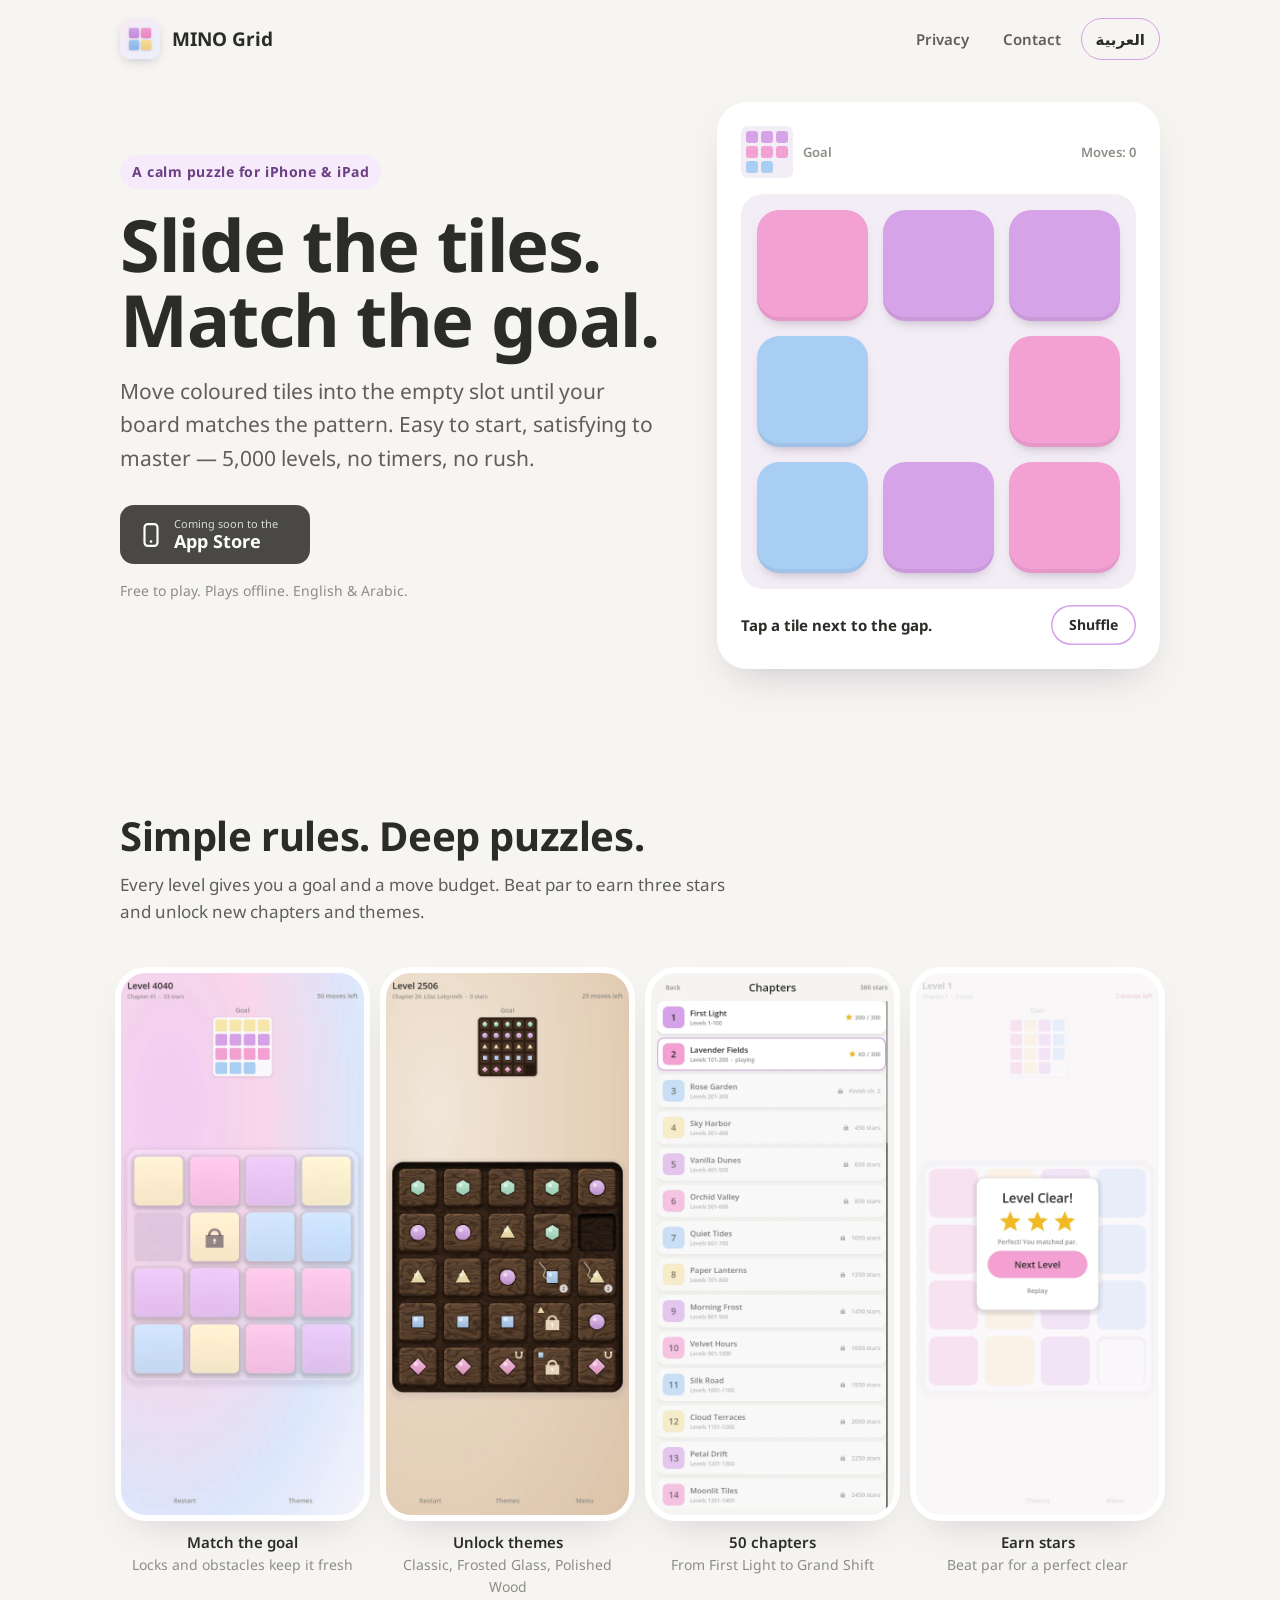
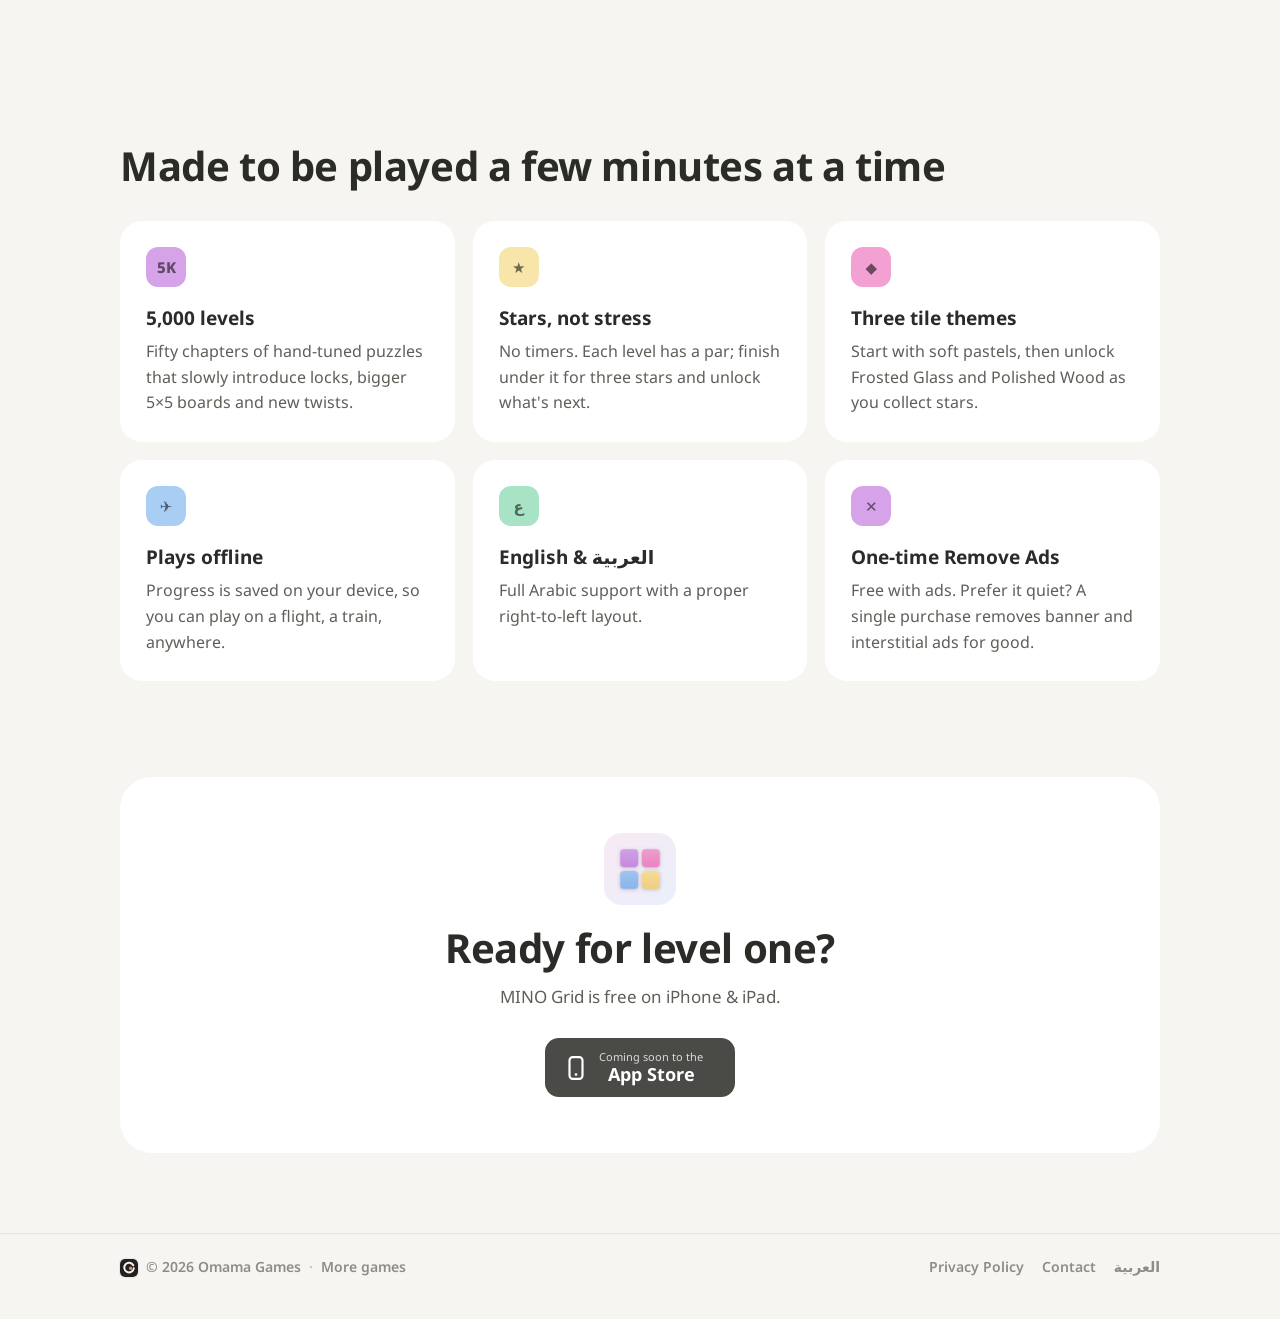
==== mino-grid/index.html @ 96d5be68 "Add files via upload" ====
<!doctype html>
<html lang="en" dir="ltr">
<head>
<meta charset="utf-8">
<meta name="viewport" content="width=device-width, initial-scale=1">
<title>MINO Grid — Sliding Tile Puzzle</title>
<meta name="description" content="MINO Grid is a calm sliding-tile puzzle: move coloured tiles into the empty slot until the board matches the goal. 5,000 handcrafted levels across 50 chapters.">
<meta name="theme-color" content="#f6f5f1">
<link rel="canonical" href="https://omamafs.github.io/mino-grid/">
<link rel="alternate" hreflang="en" href="https://omamafs.github.io/mino-grid/">
<link rel="alternate" hreflang="ar" href="https://omamafs.github.io/mino-grid/ar/">
<link rel="alternate" hreflang="x-default" href="https://omamafs.github.io/mino-grid/">
<meta property="og:type" content="website">
<meta property="og:title" content="MINO Grid — Sliding Tile Puzzle">
<meta property="og:description" content="MINO Grid is a calm sliding-tile puzzle: move coloured tiles into the empty slot until the board matches the goal. 5,000 handcrafted levels across 50 chapters.">
<meta property="og:image" content="https://omamafs.github.io/mino-grid/assets/img/og.png">
<meta property="og:locale" content="en_US">
<meta name="twitter:card" content="summary_large_image">
<link rel="icon" type="image/png" href="/mino-grid/assets/img/favicon-64.png">
<link rel="apple-touch-icon" href="/mino-grid/assets/img/apple-touch-icon.png">
<link rel="preconnect" href="https://fonts.googleapis.com">
<link rel="preconnect" href="https://fonts.gstatic.com" crossorigin>
<link rel="stylesheet" href="https://fonts.googleapis.com/css2?family=Noto+Sans:wght@400;600;700;800&display=swap">
<link rel="stylesheet" href="/shared/game.css">
<link rel="stylesheet" href="/shared/footer.css">
<style>:root { --bg: #f6f5f1; --card: #ffffff; --ink: #2b2b28; --ink-2: #5f5e58; --muted: #8d8d86; --line: #e7e4ea; --row: #f3eef5; --accent: #d6a2e8; --accent-on: #3a2147; --accent-ink: #6d3f84; --c1: #d6a2e8; --c2: #f3a0d3; --c3: #a9cef4; --c4: #f7e5a9; --c5: #a8e3c5; }</style>
<link rel="stylesheet" href="/mino-grid/assets/hero.css">
</head>
<body>
<header class="site-header">
  <div class="wrap">
    <a class="brand" href="/mino-grid/"><img src="/mino-grid/assets/img/icon-512.png" alt="" width="40" height="40">MINO Grid</a>
    <nav class="nav" aria-label="MINO Grid">
      <a href="/mino-grid/privacy/">Privacy</a>
      <a href="mailto:omama.games@outlook.com">Contact</a>
      <a class="lang" href="/mino-grid/ar/" hreflang="ar" lang="ar">العربية</a>
    </nav>
  </div>
</header>
<main>
<section class="hero" style="padding-top:24px">
  <div class="wrap">
    <div>
      <span class="eyebrow">A calm puzzle for iPhone & iPad</span>
      <h1>Slide the tiles.<br>Match the goal.</h1>
      <p class="lede">Move coloured tiles into the empty slot until your board matches the pattern. Easy to start, satisfying to master — 5,000 levels, no timers, no rush.</p>
      <div class="stores">
        <span class="store" aria-disabled="true" style="opacity:.85"><svg viewBox="0 0 24 24" aria-hidden="true"><rect x="6" y="2" width="12" height="20" rx="3" fill="none" stroke="currentColor" stroke-width="2"/><circle cx="12" cy="18" r="1.2"/></svg><span><small>Coming soon to the</small><strong>App Store</strong></span></span>
      </div>
      <p class="hero-note">Free to play. Plays offline. English & Arabic.</p>
    </div>
    <div class="toy" role="group" aria-label="Playable demo: slide tiles to match the goal" data-moves="Moves: %d" data-hint="Tap a tile next to the gap." data-solved="Solved in %d moves ✨" data-lav="Lavender tile" data-rose="Rose tile" data-sky="Sky tile" data-slide="slide into the gap">
      <div class="toy-head">
        <span class="goal"><span class="goal-grid" aria-hidden="true"><i style="background:var(--c1)"></i><i style="background:var(--c1)"></i><i style="background:var(--c1)"></i><i style="background:var(--c2)"></i><i style="background:var(--c2)"></i><i style="background:var(--c2)"></i><i style="background:var(--c3)"></i><i style="background:var(--c3)"></i><i style="background:transparent"></i></span>Goal</span>
        <span class="moves" aria-live="off"></span>
      </div>
      <div class="board" dir="ltr"><div class="board-inner"></div></div>
      <div class="toy-foot">
        <span class="status" aria-live="polite"></span>
        <button class="btn ghost" type="button" data-shuffle>Shuffle</button>
      </div>
    </div>

  </div>
</section>
<section>
  <div class="wrap">
    <h2 class="section-title">Simple rules. Deep puzzles.</h2>
    <p class="section-sub">Every level gives you a goal and a move budget. Beat par to earn three stars and unlock new chapters and themes.</p>
    <div class="shots">
      <div class="shot"><figure><img src="/mino-grid/assets/img/shot-play.webp" alt="Match the goal — Locks and obstacles keep it fresh" width="540" height="1200" loading="lazy"><figcaption>Match the goal<span>Locks and obstacles keep it fresh</span></figcaption></figure></div>
      <div class="shot"><figure><img src="/mino-grid/assets/img/shot-wood.webp" alt="Unlock themes — Classic, Frosted Glass, Polished Wood" width="540" height="1200" loading="lazy"><figcaption>Unlock themes<span>Classic, Frosted Glass, Polished Wood</span></figcaption></figure></div>
      <div class="shot"><figure><img src="/mino-grid/assets/img/shot-chapters.webp" alt="50 chapters — From First Light to Grand Shift" width="540" height="1200" loading="lazy"><figcaption>50 chapters<span>From First Light to Grand Shift</span></figcaption></figure></div>
      <div class="shot"><figure><img src="/mino-grid/assets/img/shot-clear.webp" alt="Earn stars — Beat par for a perfect clear" width="540" height="1200" loading="lazy"><figcaption>Earn stars<span>Beat par for a perfect clear</span></figcaption></figure></div>
    </div>
  </div>
</section>
<section>
  <div class="wrap">
    <h2 class="section-title" style="margin-bottom:32px">Made to be played a few minutes at a time</h2>
    <div class="features">
      <div class="feature"><div class="chip" style="background:var(--c1)" aria-hidden="true">5K</div><h3>5,000 levels</h3><p>Fifty chapters of hand-tuned puzzles that slowly introduce locks, bigger 5×5 boards and new twists.</p></div>
      <div class="feature"><div class="chip" style="background:var(--c4)" aria-hidden="true">★</div><h3>Stars, not stress</h3><p>No timers. Each level has a par; finish under it for three stars and unlock what's next.</p></div>
      <div class="feature"><div class="chip" style="background:var(--c2)" aria-hidden="true">◆</div><h3>Three tile themes</h3><p>Start with soft pastels, then unlock Frosted Glass and Polished Wood as you collect stars.</p></div>
      <div class="feature"><div class="chip" style="background:var(--c3)" aria-hidden="true">✈</div><h3>Plays offline</h3><p>Progress is saved on your device, so you can play on a flight, a train, anywhere.</p></div>
      <div class="feature"><div class="chip" style="background:var(--c5)" aria-hidden="true">ع</div><h3>English & العربية</h3><p>Full Arabic support with a proper right-to-left layout.</p></div>
      <div class="feature"><div class="chip" style="background:var(--c1)" aria-hidden="true">✕</div><h3>One-time Remove Ads</h3><p>Free with ads. Prefer it quiet? A single purchase removes banner and interstitial ads for good.</p></div>
    </div>
  </div>
</section>
<section style="padding-top:24px">
  <div class="wrap">
    <div class="cta">
      <img src="/mino-grid/assets/img/icon-512.png" alt="" width="72" height="72" style="margin:0 auto 20px;border-radius:18px">
      <h2 class="section-title">Ready for level one?</h2>
      <p class="section-sub" style="margin:0 auto 28px">MINO Grid is free on iPhone & iPad.</p>
      <div class="stores">
        <span class="store" aria-disabled="true" style="opacity:.85"><svg viewBox="0 0 24 24" aria-hidden="true"><rect x="6" y="2" width="12" height="20" rx="3" fill="none" stroke="currentColor" stroke-width="2"/><circle cx="12" cy="18" r="1.2"/></svg><span><small>Coming soon to the</small><strong>App Store</strong></span></span>
      </div>
    </div>
  </div>
</section>
</main>
<!-- og-footer --><footer class="og-footer"><div class="og-wrap"><span class="og-left"><a class="og-home" href="/" aria-label="Omama Games"><img src="/shared/logo.svg" alt=""></a><span dir="ltr">© 2026 Omama Games</span><span class="og-sep">·</span><a href="/">More games</a></span><nav class="og-links" aria-label="Footer"><a href="/mino-grid/privacy/">Privacy Policy</a><a href="mailto:omama.games@outlook.com">Contact</a><a href="/mino-grid/ar/" hreflang="ar" lang="ar">العربية</a></nav></div></footer><!-- /og-footer -->
<script src="/mino-grid/assets/hero.js" defer></script>
</body>
</html>
---- shared/game.css ----
/* Omama Games — shared page styles for template-built games (landing + privacy). */
/* MINO Grid — site styles. Colors match the game's Classic theme (tile_themes.gd / ui_kit.gd). */
:root {
  /* Defaults; each game overrides these in its page <head> (from game.json "theme"). */
  --bg: #f6f5f1; --card: #ffffff; --ink: #2b2b28; --ink-2: #5f5e58; --muted: #8d8d86;
  --line: #e7e4ea; --row: #f3eef5; --accent: #d6a2e8; --accent-on: #3a2147; --accent-ink: #6d3f84;
  --c1: #d6a2e8; --c2: #f3a0d3; --c3: #a9cef4; --c4: #f7e5a9; --c5: #a8e3c5;
  --radius: 22px; --shadow: 0 18px 40px -18px rgba(107, 84, 120, .35); --max: 1080px;
  color-scheme: light;
}

* { box-sizing: border-box; }
html { -webkit-text-size-adjust: 100%; scroll-behavior: smooth; }
body {
  margin: 0;
  background: var(--bg);
  color: var(--ink);
  font: 400 17px/1.6 "Noto Sans", system-ui, -apple-system, "Segoe UI", sans-serif;
  -webkit-font-smoothing: antialiased;
}
html[lang="ar"] body { font-family: "Noto Sans Arabic", "Noto Sans", system-ui, sans-serif; line-height: 1.8; }
img { max-width: 100%; display: block; }
a { color: var(--accent-ink); text-underline-offset: 3px; }
a:hover { text-decoration-thickness: 2px; }
:focus-visible { outline: 3px solid var(--accent-ink); outline-offset: 3px; border-radius: 8px; }

.wrap { width: 100%; max-width: var(--max); margin: 0 auto; padding: 0 20px; }

/* ---------- header ---------- */
.site-header { padding: 18px 0; }
.site-header .wrap { display: flex; align-items: center; justify-content: space-between; gap: 16px; }
.brand { display: flex; align-items: center; gap: 12px; color: var(--ink); text-decoration: none; font-weight: 700; font-size: 19px; }
.brand img { width: 40px; height: 40px; border-radius: 10px; box-shadow: 0 4px 12px -4px rgba(107,84,120,.4); }
.nav { display: flex; gap: 6px; align-items: center; }
.nav a { color: var(--ink-2); text-decoration: none; font-size: 15px; font-weight: 600; padding: 8px 14px; border-radius: 999px; }
.nav a:hover { background: var(--row); color: var(--ink); }
.nav .lang { border: 1.5px solid var(--c1); color: var(--ink); }

/* ---------- motif (the 2x2 logo) ---------- */
.motif { display: grid; grid-template-columns: 1fr 1fr; gap: 8%; width: 72px; aspect-ratio: 1; }
.motif span { border-radius: 22%; }
.motif span:nth-child(1) { background: var(--c1); }
.motif span:nth-child(2) { background: var(--c2); }
.motif span:nth-child(3) { background: var(--c3); }
.motif span:nth-child(4) { background: var(--c4); }

/* ---------- hero ---------- */
.hero { padding: 40px 0 72px; }
.hero .wrap { display: grid; grid-template-columns: 1.1fr .9fr; gap: 56px; align-items: center; }
.eyebrow { display: inline-block; font-size: 14px; font-weight: 700; letter-spacing: .04em; color: var(--accent-ink); background: color-mix(in srgb, var(--accent) 22%, white); padding: 6px 12px; border-radius: 999px; }
html[lang="ar"] .eyebrow { letter-spacing: 0; }
h1 { font-size: clamp(42px, 7vw, 72px); line-height: 1.04; margin: 18px 0 18px; letter-spacing: -.02em; font-weight: 700; }
html[lang="ar"] h1 { letter-spacing: 0; line-height: 1.25; }
.lede { font-size: clamp(18px, 2.2vw, 21px); color: var(--ink-2); max-width: 32em; margin: 0 0 30px; }
.stores { display: flex; flex-wrap: wrap; gap: 12px; }
.store {
  display: inline-flex; align-items: center; gap: 10px;
  background: var(--ink); color: #fff; text-decoration: none;
  padding: 12px 22px 12px 18px; border-radius: 14px; min-width: 190px;
  transition: transform .15s ease, box-shadow .15s ease;
}
.store:hover { transform: translateY(-2px); box-shadow: var(--shadow); }
.store svg { width: 26px; height: 26px; flex: none; fill: currentColor; }
.store small { display: block; font-size: 11px; opacity: .8; line-height: 1.2; }
.store strong { display: block; font-size: 18px; line-height: 1.2; }
.store[aria-disabled="true"] { opacity: .55; pointer-events: none; }
.hero-note { margin-top: 16px; font-size: 14px; color: var(--muted); }

/* ---------- sections ---------- */
section { padding: 72px 0; }
.section-title { font-size: clamp(28px, 4vw, 40px); line-height: 1.15; margin: 0 0 12px; letter-spacing: -.01em; }
html[lang="ar"] .section-title { letter-spacing: 0; line-height: 1.4; }
.section-sub { color: var(--ink-2); margin: 0 0 40px; max-width: 36em; }

.shots { display: grid; grid-template-columns: repeat(4, 1fr); gap: 20px; }
.shot figure { margin: 0; }
.shot img {
  width: 100%; height: auto;
  border-radius: 26px; outline: 6px solid #fff; outline-offset: -1px; box-shadow: var(--shadow); background: #fff;
  margin: 6px 0 0;
}
.shot figcaption { margin-top: 14px; font-size: 15px; font-weight: 600; text-align: center; }
.shot figcaption span { display: block; font-weight: 400; color: var(--muted); font-size: 14px; }

.features { display: grid; grid-template-columns: repeat(3, 1fr); gap: 18px; }
.feature { background: var(--card); border-radius: var(--radius); padding: 26px; }
.feature .chip { width: 40px; height: 40px; border-radius: 12px; margin-bottom: 16px; display: grid; place-items: center; font-weight: 800; color: rgba(0,0,0,.55); font-size: 15px; }
.feature h3 { margin: 0 0 6px; font-size: 19px; }
.feature p { margin: 0; color: var(--ink-2); font-size: 16px; }

.cta { text-align: center; background: var(--card); border-radius: 32px; padding: 56px 24px; }
.cta .motif { margin: 0 auto 20px; width: 64px; }
.cta .stores { justify-content: center; }

/* ---------- legal pages ---------- */
.legal { padding: 24px 0 64px; }
.legal .wrap { max-width: 760px; }
.legal h1 { font-size: clamp(34px, 5vw, 48px); margin-bottom: 8px; }
.legal .meta { color: var(--muted); margin: 0 0 28px; font-size: 15px; }
.summary { background: var(--card); border-radius: var(--radius); padding: 22px 26px; margin: 0 0 40px; }
.summary h2 { margin: 0 0 10px; font-size: 18px; }
.summary ul { margin: 0; padding-inline-start: 20px; }
.summary li { margin: 4px 0; }
.legal h2 { font-size: 23px; margin: 44px 0 10px; line-height: 1.3; }
.legal h3 { font-size: 18px; margin: 26px 0 6px; }
.legal p, .legal li { color: #3d3c38; }
.legal ul { padding-inline-start: 22px; }
.legal li { margin: 6px 0; }
.legal table { width: 100%; border-collapse: collapse; font-size: 15px; margin: 14px 0; background: var(--card); border-radius: 16px; overflow: hidden; }
.legal th, .legal td { text-align: start; padding: 12px 14px; border-bottom: 1px solid var(--line); vertical-align: top; }
.legal th { background: var(--row); font-weight: 700; }
.legal tr:last-child td { border-bottom: 0; }
.table-scroll { overflow-x: auto; }
.legal code { background: var(--row); padding: 1px 6px; border-radius: 6px; font-size: .92em; }

/* ---------- responsive ---------- */
@media (max-width: 900px) {
  .hero .wrap { grid-template-columns: 1fr; gap: 40px; }
  .toy { max-width: 420px; width: 100%; margin: 0 auto; }
  .shots { grid-template-columns: repeat(2, 1fr); }
  .features { grid-template-columns: 1fr 1fr; }
}
@media (max-width: 560px) {
  body { font-size: 16px; }
  .nav a:not(.lang) { display: none; }
  .hero { padding-top: 16px; }
  .store { flex: 1 1 100%; }
  .features { grid-template-columns: 1fr; }
  .shots { gap: 14px; }
  .shot img { outline-width: 4px; border-radius: 20px; }
  section { padding: 52px 0; }
}
@media (prefers-reduced-motion: reduce) {
  * { transition: none !important; animation: none !important; scroll-behavior: auto !important; }
}
---- shared/footer.css ----
/* Omama Games — shared footer (one line, PEVOT style).
   Uses each page's own --line and --muted colours, so it fits light and dark sites. */
.og-footer { border-top: 1px solid var(--line, rgba(0,0,0,.1)); padding: 22px 0 40px; color: var(--muted, #6f6d67); font-size: 14px; font-weight: 600; margin-top: 8px; }
.og-footer .og-wrap { max-width: 1080px; margin: 0 auto; padding: 0 20px; display: flex; flex-wrap: wrap; gap: 8px 20px; justify-content: space-between; align-items: center; }
.og-footer a { color: inherit; text-decoration: none; }
.og-footer a:hover { text-decoration: underline; color: var(--ink, inherit); }
.og-footer .og-left { display: inline-flex; align-items: center; gap: 8px; flex-wrap: wrap; }
.og-footer .og-left img { width: 18px; height: 18px; border-radius: 5px; display: inline-block; vertical-align: middle; box-shadow: 0 0 0 1px var(--line, rgba(0,0,0,.1)); }
.og-footer .og-links { display: inline-flex; flex-wrap: wrap; gap: 6px 18px; }
.og-footer .og-sep { opacity: .5; }
/* pages that switch language with a button (.en / .ar spans) */
.og-footer .ar { display: none !important; }
html[lang="ar"] .og-footer .ar { display: inline !important; }
html[lang="ar"] .og-footer .en { display: none !important; }
---- mino-grid/assets/hero.css ----
/* MINO Grid hero: playable 3x3 demo */
/* ---------- playable mini puzzle ---------- */
.toy { background: var(--card); border-radius: 30px; padding: 24px; box-shadow: var(--shadow); }
.toy-head { display: flex; justify-content: space-between; align-items: center; margin-bottom: 16px; gap: 12px; }
.goal { display: flex; align-items: center; gap: 10px; font-size: 13px; color: var(--muted); font-weight: 600; }
.goal-grid { display: grid; grid-template-columns: repeat(3, 12px); gap: 3px; padding: 5px; background: var(--row); border-radius: 7px; }
.goal-grid i { width: 12px; height: 12px; border-radius: 3px; }
.moves { font-size: 13px; color: var(--muted); font-weight: 600; }
.board {
  position: relative; width: 100%; aspect-ratio: 1;
  background: var(--row); border-radius: 22px; padding: 4%;
}
.board-inner { position: relative; width: 100%; height: 100%; }
.tile {
  position: absolute; width: 30.66%; height: 30.66%; border: 0; padding: 0; cursor: pointer;
  border-radius: 20%;
  box-shadow: inset 0 -4px 0 rgba(0,0,0,.06), 0 6px 14px -8px rgba(107,84,120,.6);
  transition: transform .22s cubic-bezier(.3,.7,.3,1), filter .15s;
  -webkit-tap-highlight-color: transparent;
}
.tile:hover { filter: brightness(1.04); }
.tile.locked-out { cursor: default; }
.tile.nudge { animation: nudge .25s; }
@keyframes nudge { 30% { translate: 3px 0; } 60% { translate: -3px 0; } }
.toy-foot { display: flex; justify-content: space-between; align-items: center; margin-top: 16px; min-height: 40px; gap: 12px; }
.status { font-weight: 700; font-size: 15px; }
.status.win { color: var(--accent-ink); }
.btn {
  font: inherit; font-size: 14px; font-weight: 700; cursor: pointer;
  background: var(--c1); color: #3a2147; border: 0; padding: 9px 18px; border-radius: 999px;
}
.btn:hover { filter: brightness(1.04); }
.btn.ghost { background: transparent; box-shadow: inset 0 0 0 1.5px var(--c1); color: var(--ink); }
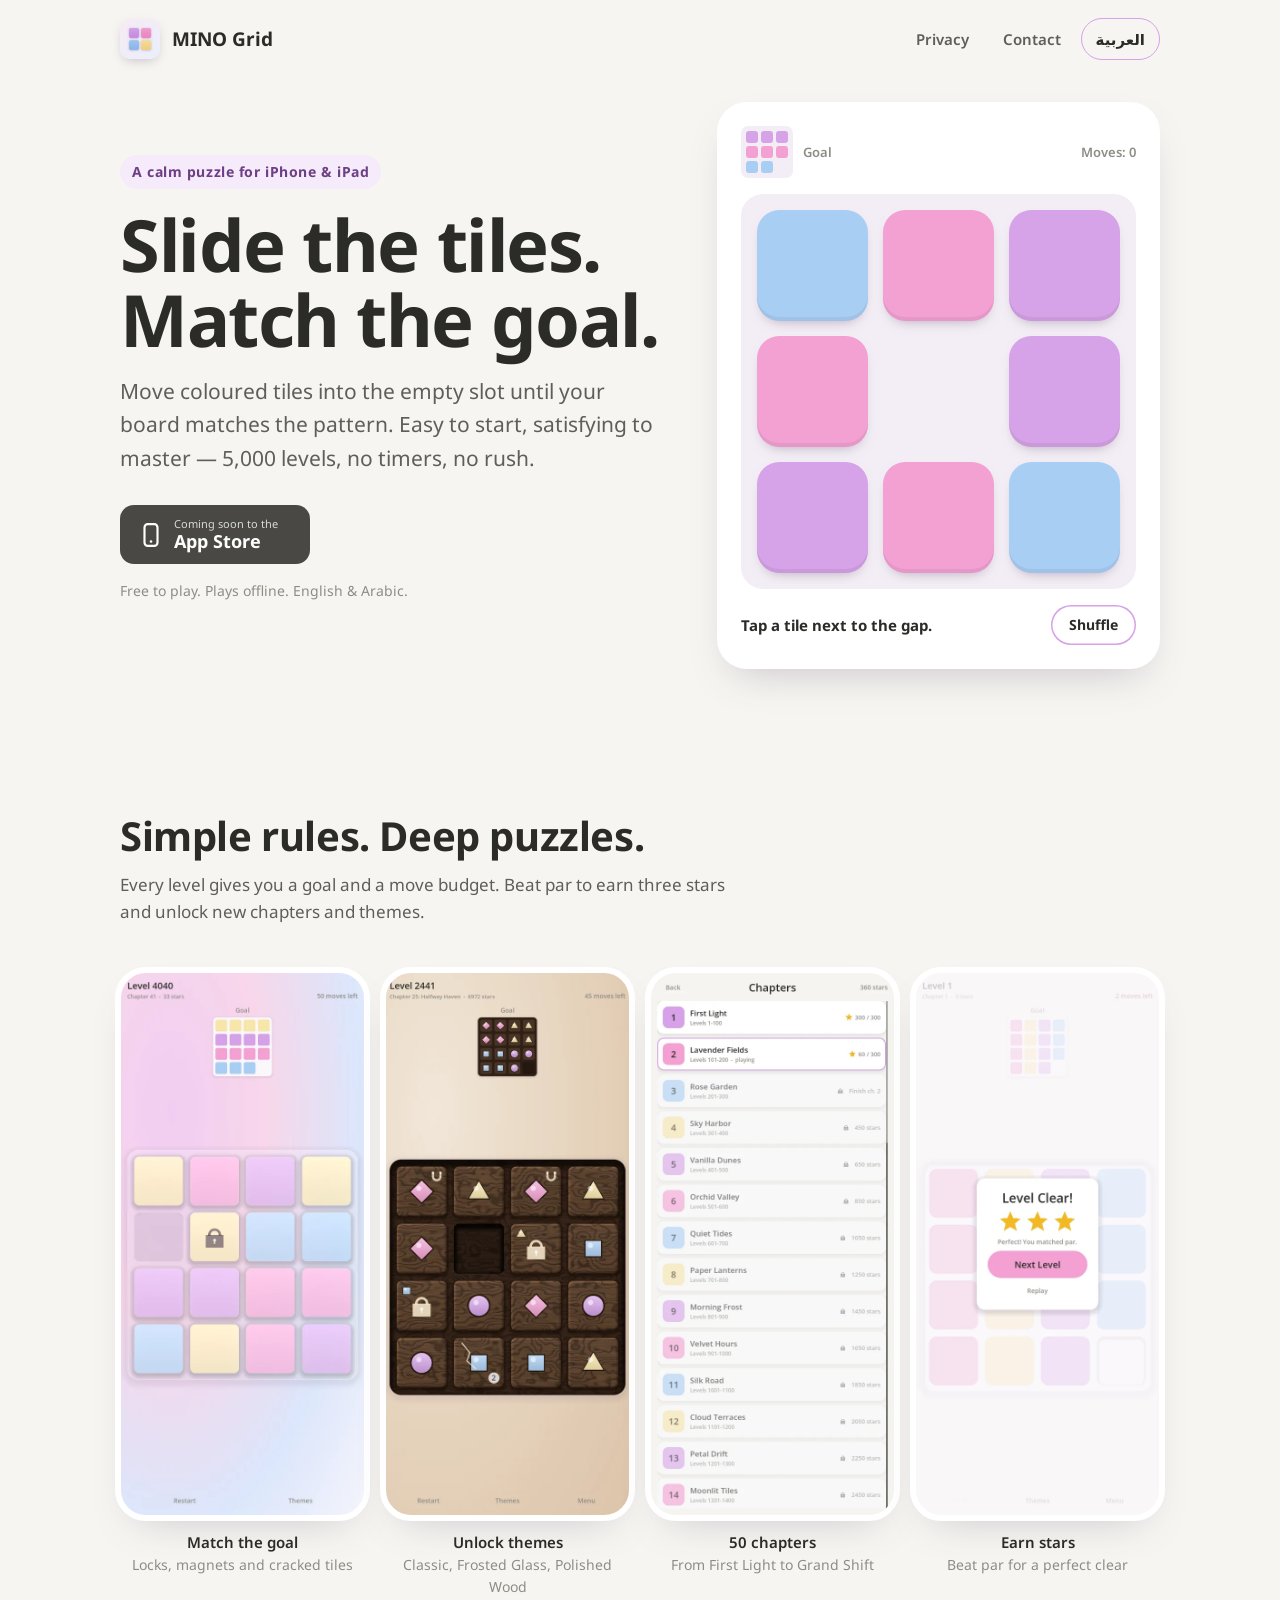
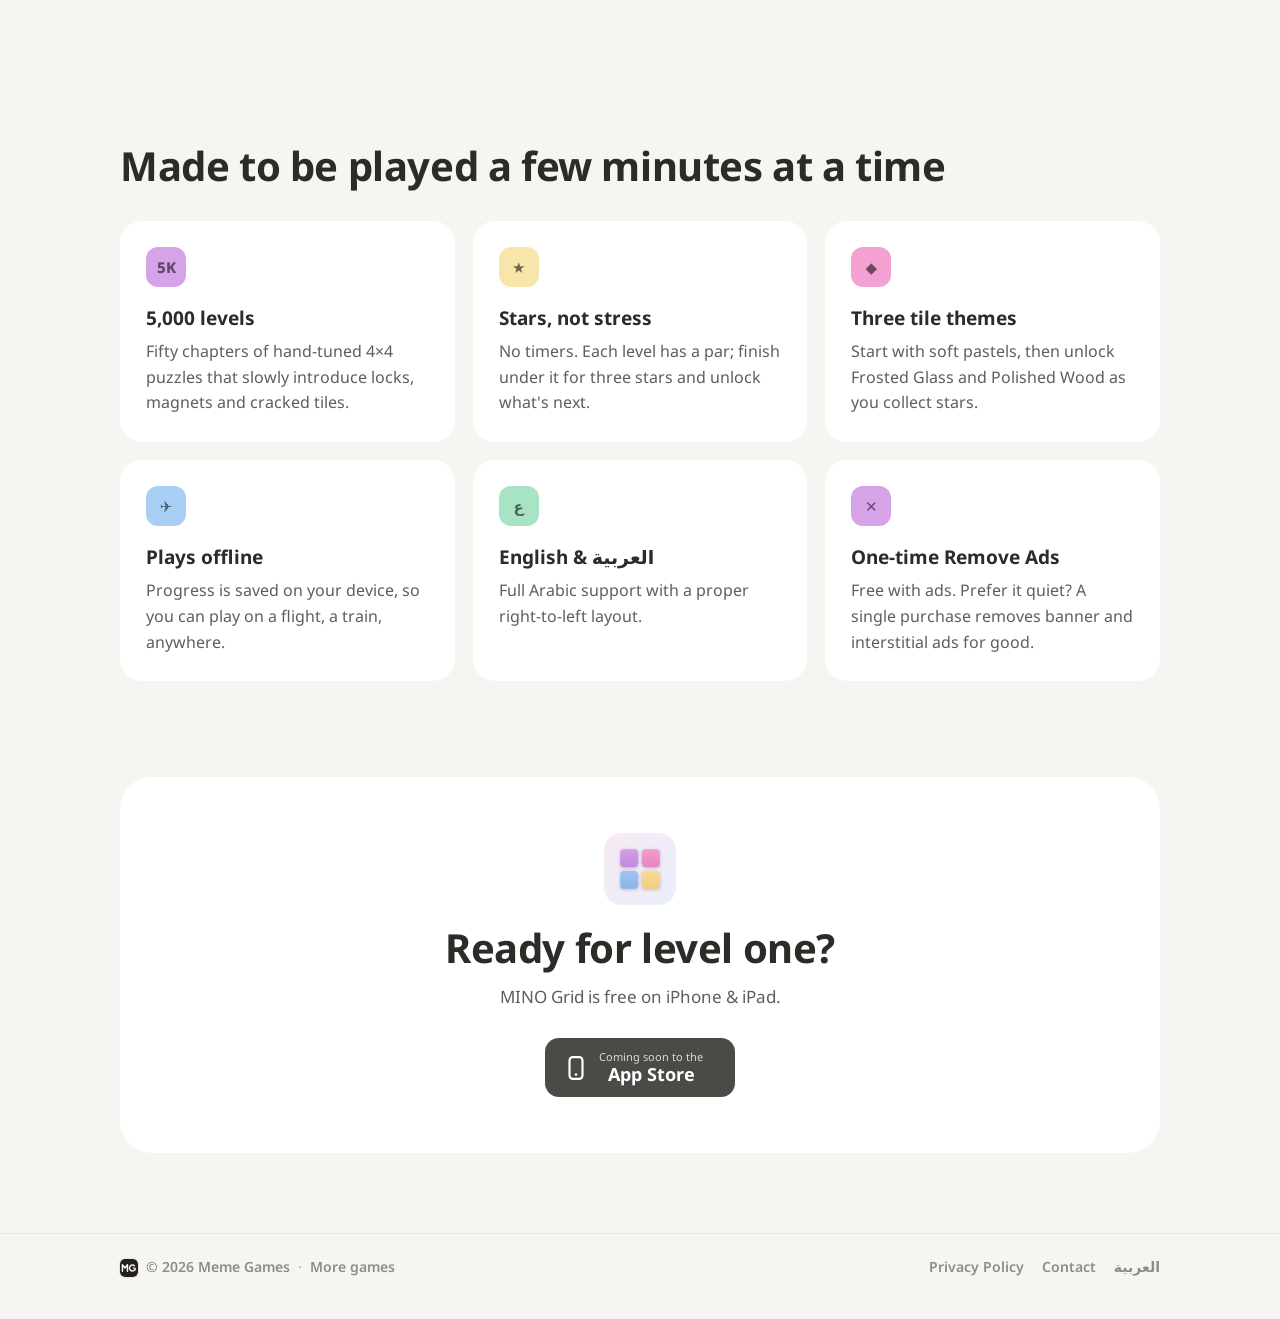
==== commit d3e1697f: "Add files via upload" ====
--- a/mino-grid/index.html
+++ b/mino-grid/index.html
@@ -6,14 +6,14 @@
 <title>MINO Grid — Sliding Tile Puzzle</title>
 <meta name="description" content="MINO Grid is a calm sliding-tile puzzle: move coloured tiles into the empty slot until the board matches the goal. 5,000 handcrafted levels across 50 chapters.">
 <meta name="theme-color" content="#f6f5f1">
-<link rel="canonical" href="https://omamafs.github.io/mino-grid/">
-<link rel="alternate" hreflang="en" href="https://omamafs.github.io/mino-grid/">
-<link rel="alternate" hreflang="ar" href="https://omamafs.github.io/mino-grid/ar/">
-<link rel="alternate" hreflang="x-default" href="https://omamafs.github.io/mino-grid/">
+<link rel="canonical" href="https://memegamesx.github.io/mino-grid/">
+<link rel="alternate" hreflang="en" href="https://memegamesx.github.io/mino-grid/">
+<link rel="alternate" hreflang="ar" href="https://memegamesx.github.io/mino-grid/ar/">
+<link rel="alternate" hreflang="x-default" href="https://memegamesx.github.io/mino-grid/">
 <meta property="og:type" content="website">
 <meta property="og:title" content="MINO Grid — Sliding Tile Puzzle">
 <meta property="og:description" content="MINO Grid is a calm sliding-tile puzzle: move coloured tiles into the empty slot until the board matches the goal. 5,000 handcrafted levels across 50 chapters.">
-<meta property="og:image" content="https://omamafs.github.io/mino-grid/assets/img/og.png">
+<meta property="og:image" content="https://memegamesx.github.io/mino-grid/assets/img/og.png">
 <meta property="og:locale" content="en_US">
 <meta name="twitter:card" content="summary_large_image">
 <link rel="icon" type="image/png" href="/mino-grid/assets/img/favicon-64.png">
@@ -32,7 +32,7 @@
     <a class="brand" href="/mino-grid/"><img src="/mino-grid/assets/img/icon-512.png" alt="" width="40" height="40">MINO Grid</a>
     <nav class="nav" aria-label="MINO Grid">
       <a href="/mino-grid/privacy/">Privacy</a>
-      <a href="mailto:omama.games@outlook.com">Contact</a>
+      <a href="mailto:meme.gamesx@outlook.com">Contact</a>
       <a class="lang" href="/mino-grid/ar/" hreflang="ar" lang="ar">العربية</a>
     </nav>
   </div>
@@ -68,7 +68,7 @@
     <h2 class="section-title">Simple rules. Deep puzzles.</h2>
     <p class="section-sub">Every level gives you a goal and a move budget. Beat par to earn three stars and unlock new chapters and themes.</p>
     <div class="shots">
-      <div class="shot"><figure><img src="/mino-grid/assets/img/shot-play.webp" alt="Match the goal — Locks and obstacles keep it fresh" width="540" height="1200" loading="lazy"><figcaption>Match the goal<span>Locks and obstacles keep it fresh</span></figcaption></figure></div>
+      <div class="shot"><figure><img src="/mino-grid/assets/img/shot-play.webp" alt="Match the goal — Locks, magnets and cracked tiles" width="540" height="1200" loading="lazy"><figcaption>Match the goal<span>Locks, magnets and cracked tiles</span></figcaption></figure></div>
       <div class="shot"><figure><img src="/mino-grid/assets/img/shot-wood.webp" alt="Unlock themes — Classic, Frosted Glass, Polished Wood" width="540" height="1200" loading="lazy"><figcaption>Unlock themes<span>Classic, Frosted Glass, Polished Wood</span></figcaption></figure></div>
       <div class="shot"><figure><img src="/mino-grid/assets/img/shot-chapters.webp" alt="50 chapters — From First Light to Grand Shift" width="540" height="1200" loading="lazy"><figcaption>50 chapters<span>From First Light to Grand Shift</span></figcaption></figure></div>
       <div class="shot"><figure><img src="/mino-grid/assets/img/shot-clear.webp" alt="Earn stars — Beat par for a perfect clear" width="540" height="1200" loading="lazy"><figcaption>Earn stars<span>Beat par for a perfect clear</span></figcaption></figure></div>
@@ -79,7 +79,7 @@
   <div class="wrap">
     <h2 class="section-title" style="margin-bottom:32px">Made to be played a few minutes at a time</h2>
     <div class="features">
-      <div class="feature"><div class="chip" style="background:var(--c1)" aria-hidden="true">5K</div><h3>5,000 levels</h3><p>Fifty chapters of hand-tuned puzzles that slowly introduce locks, bigger 5×5 boards and new twists.</p></div>
+      <div class="feature"><div class="chip" style="background:var(--c1)" aria-hidden="true">5K</div><h3>5,000 levels</h3><p>Fifty chapters of hand-tuned 4×4 puzzles that slowly introduce locks, magnets and cracked tiles.</p></div>
       <div class="feature"><div class="chip" style="background:var(--c4)" aria-hidden="true">★</div><h3>Stars, not stress</h3><p>No timers. Each level has a par; finish under it for three stars and unlock what's next.</p></div>
       <div class="feature"><div class="chip" style="background:var(--c2)" aria-hidden="true">◆</div><h3>Three tile themes</h3><p>Start with soft pastels, then unlock Frosted Glass and Polished Wood as you collect stars.</p></div>
       <div class="feature"><div class="chip" style="background:var(--c3)" aria-hidden="true">✈</div><h3>Plays offline</h3><p>Progress is saved on your device, so you can play on a flight, a train, anywhere.</p></div>
@@ -101,7 +101,7 @@
   </div>
 </section>
 </main>
-<!-- og-footer --><footer class="og-footer"><div class="og-wrap"><span class="og-left"><a class="og-home" href="/" aria-label="Omama Games"><img src="/shared/logo.svg" alt=""></a><span dir="ltr">© 2026 Omama Games</span><span class="og-sep">·</span><a href="/">More games</a></span><nav class="og-links" aria-label="Footer"><a href="/mino-grid/privacy/">Privacy Policy</a><a href="mailto:omama.games@outlook.com">Contact</a><a href="/mino-grid/ar/" hreflang="ar" lang="ar">العربية</a></nav></div></footer><!-- /og-footer -->
+<!-- og-footer --><footer class="og-footer"><div class="og-wrap"><span class="og-left"><a class="og-home" href="/" aria-label="Meme Games"><img src="/shared/logo.svg" alt=""></a><span dir="ltr">© 2026 Meme Games</span><span class="og-sep">·</span><a href="/">More games</a></span><nav class="og-links" aria-label="Footer"><a href="/mino-grid/privacy/">Privacy Policy</a><a href="mailto:meme.gamesx@outlook.com">Contact</a><a href="/mino-grid/ar/" hreflang="ar" lang="ar">العربية</a></nav></div></footer><!-- /og-footer -->
 <script src="/mino-grid/assets/hero.js" defer></script>
 </body>
 </html>
--- a/shared/game.css
+++ b/shared/game.css
@@ -1,4 +1,4 @@
-/* Omama Games — shared page styles for template-built games (landing + privacy). */
+/* Meme Games — shared page styles for template-built games (landing + privacy). */
 /* MINO Grid — site styles. Colors match the game's Classic theme (tile_themes.gd / ui_kit.gd). */
 :root {
   /* Defaults; each game overrides these in its page <head> (from game.json "theme"). */
--- a/shared/footer.css
+++ b/shared/footer.css
@@ -1,4 +1,4 @@
-/* Omama Games — shared footer (one line, PEVOT style).
+/* Meme Games — shared footer (one line, PEVOT style).
    Uses each page's own --line and --muted colours, so it fits light and dark sites. */
 .og-footer { border-top: 1px solid var(--line, rgba(0,0,0,.1)); padding: 22px 0 40px; color: var(--muted, #6f6d67); font-size: 14px; font-weight: 600; margin-top: 8px; }
 .og-footer .og-wrap { max-width: 1080px; margin: 0 auto; padding: 0 20px; display: flex; flex-wrap: wrap; gap: 8px 20px; justify-content: space-between; align-items: center; }
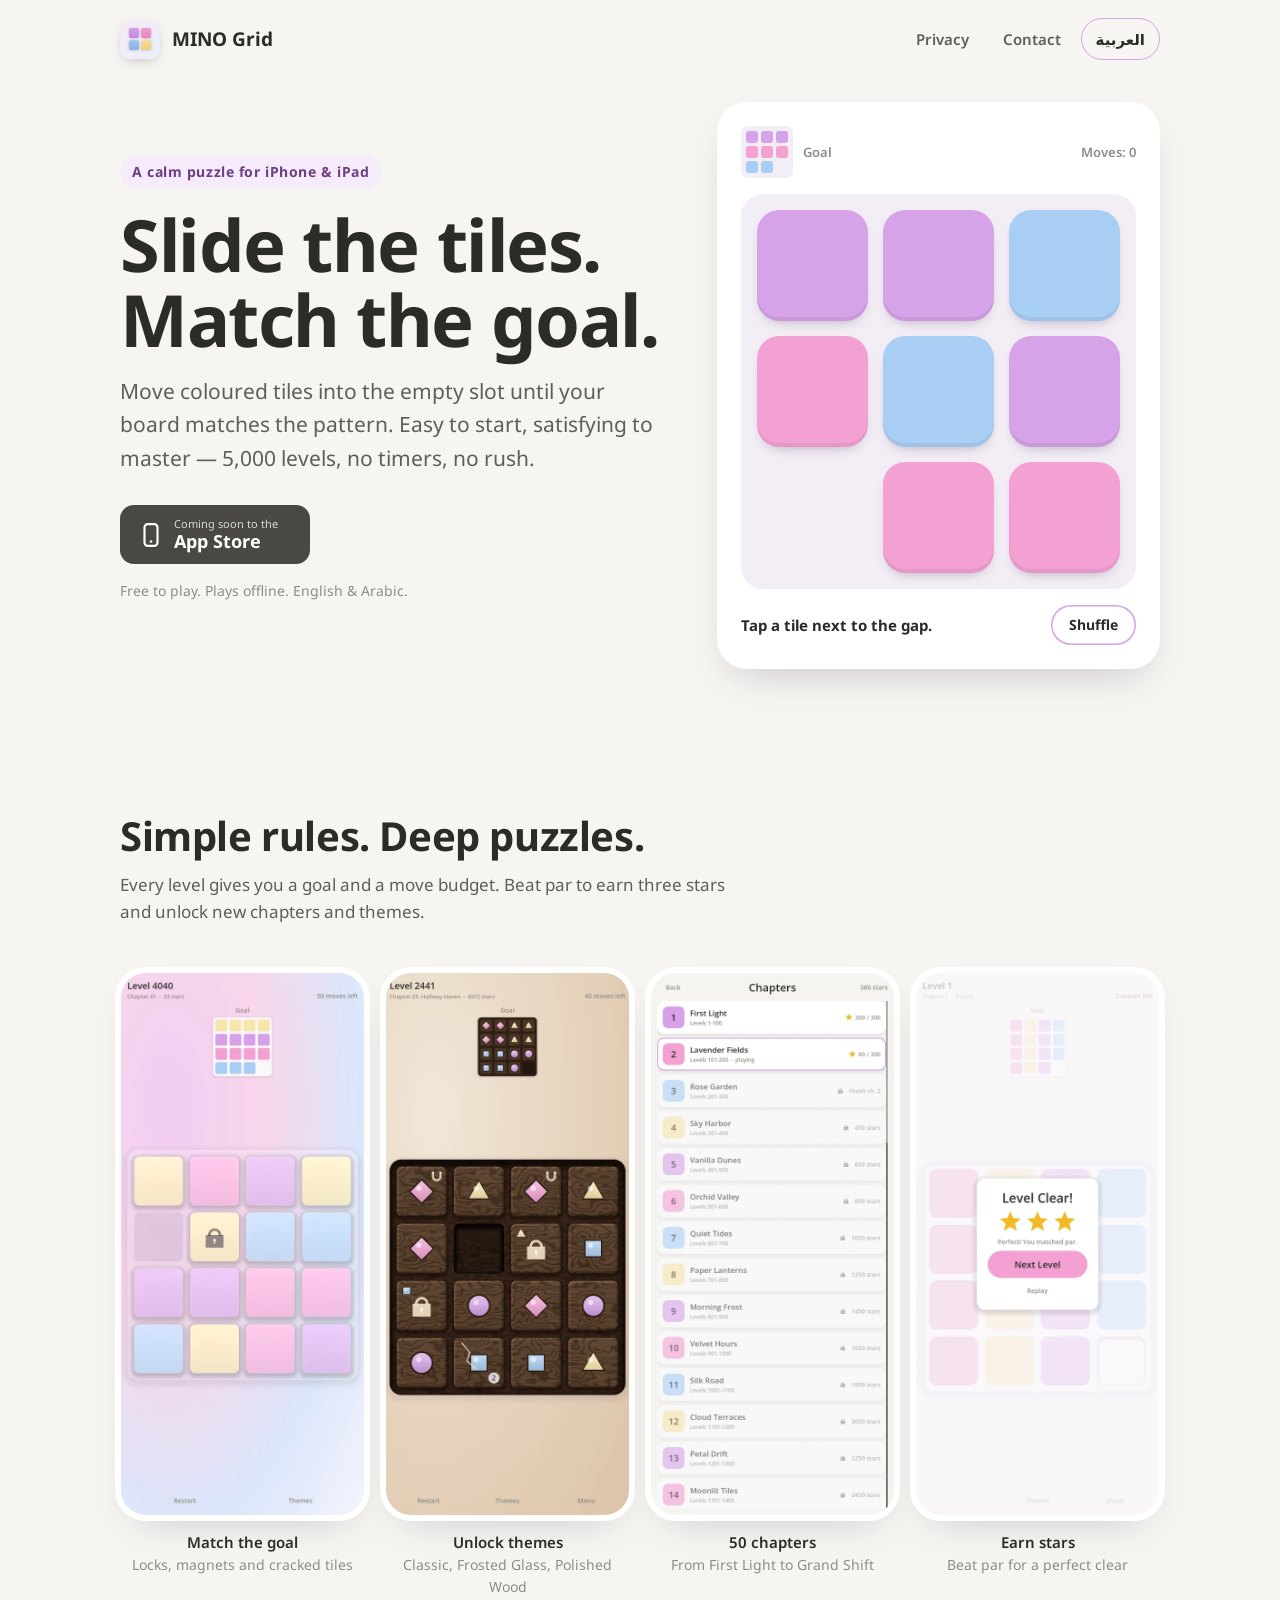
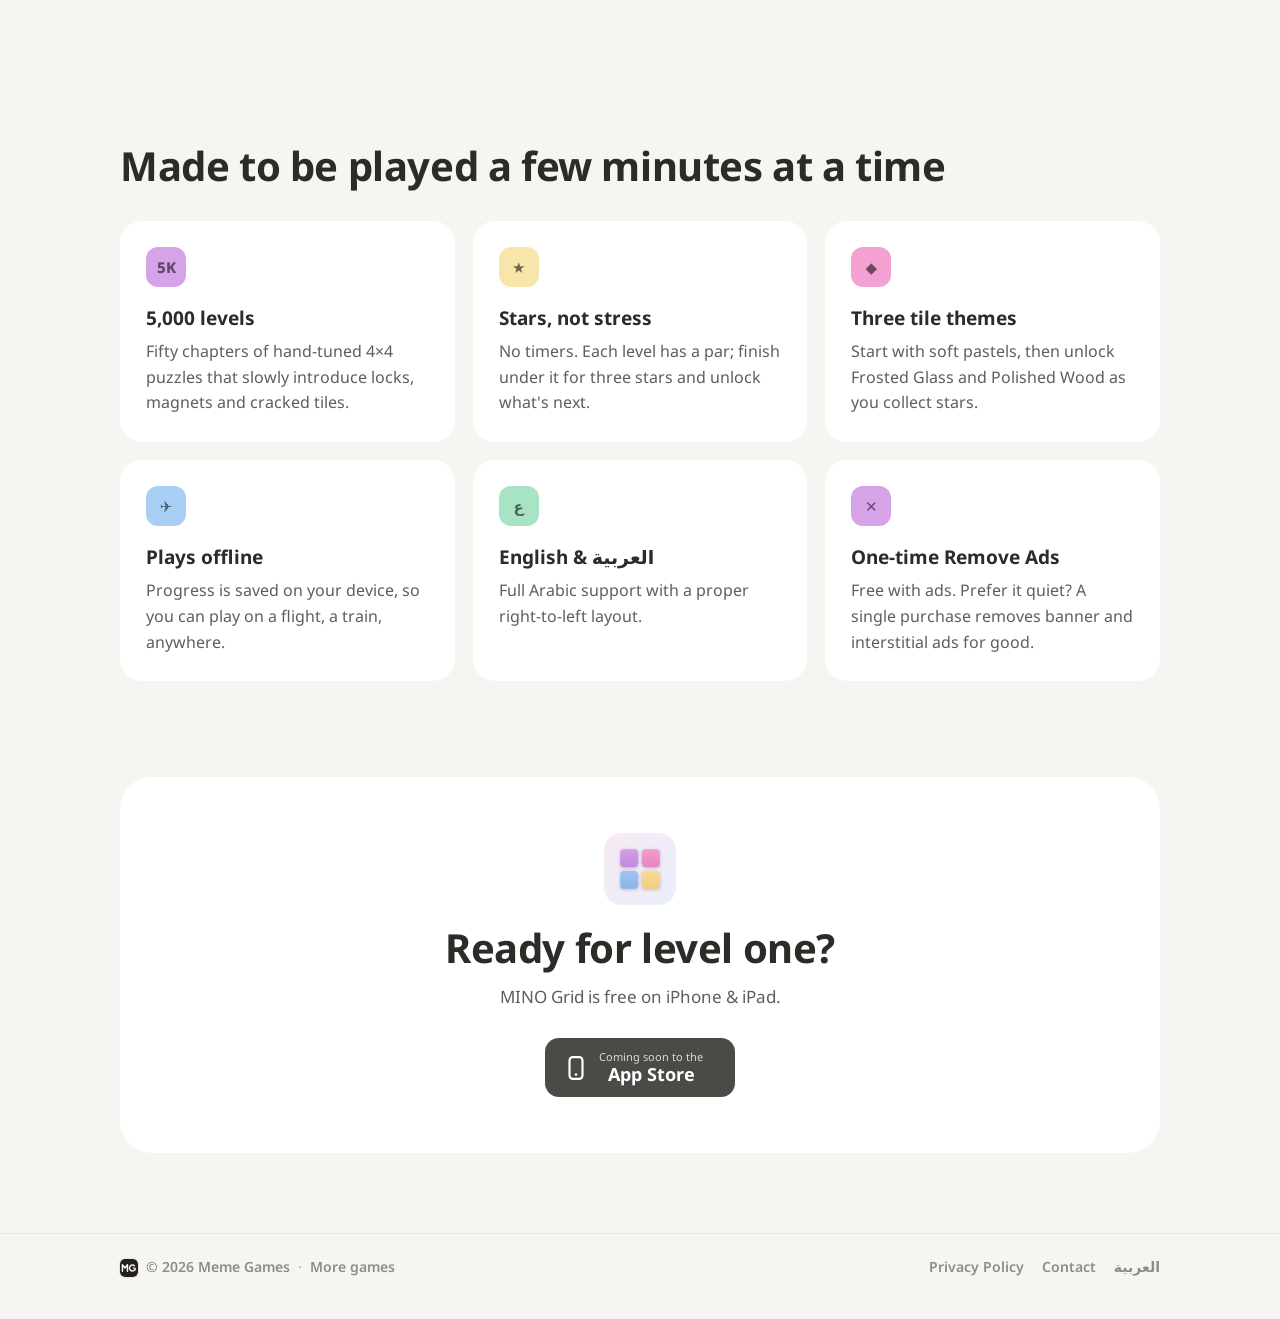
==== commit 83acd2ff: "Add files via upload" ====
--- a/mino-grid/index.html
+++ b/mino-grid/index.html
@@ -16,24 +16,24 @@
 <meta property="og:image" content="https://memegamesx.github.io/mino-grid/assets/img/og.png">
 <meta property="og:locale" content="en_US">
 <meta name="twitter:card" content="summary_large_image">
-<link rel="icon" type="image/png" href="/mino-grid/assets/img/favicon-64.png">
-<link rel="apple-touch-icon" href="/mino-grid/assets/img/apple-touch-icon.png">
+<link rel="icon" type="image/png" href="../mino-grid/assets/img/favicon-64.png">
+<link rel="apple-touch-icon" href="../mino-grid/assets/img/apple-touch-icon.png">
 <link rel="preconnect" href="https://fonts.googleapis.com">
 <link rel="preconnect" href="https://fonts.gstatic.com" crossorigin>
 <link rel="stylesheet" href="https://fonts.googleapis.com/css2?family=Noto+Sans:wght@400;600;700;800&display=swap">
-<link rel="stylesheet" href="/shared/game.css">
-<link rel="stylesheet" href="/shared/footer.css">
+<link rel="stylesheet" href="../shared/game.css">
+<link rel="stylesheet" href="../shared/footer.css">
 <style>:root { --bg: #f6f5f1; --card: #ffffff; --ink: #2b2b28; --ink-2: #5f5e58; --muted: #8d8d86; --line: #e7e4ea; --row: #f3eef5; --accent: #d6a2e8; --accent-on: #3a2147; --accent-ink: #6d3f84; --c1: #d6a2e8; --c2: #f3a0d3; --c3: #a9cef4; --c4: #f7e5a9; --c5: #a8e3c5; }</style>
-<link rel="stylesheet" href="/mino-grid/assets/hero.css">
+<link rel="stylesheet" href="../mino-grid/assets/hero.css">
 </head>
 <body>
 <header class="site-header">
   <div class="wrap">
-    <a class="brand" href="/mino-grid/"><img src="/mino-grid/assets/img/icon-512.png" alt="" width="40" height="40">MINO Grid</a>
+    <a class="brand" href="../mino-grid/"><img src="../mino-grid/assets/img/icon-512.png" alt="" width="40" height="40">MINO Grid</a>
     <nav class="nav" aria-label="MINO Grid">
-      <a href="/mino-grid/privacy/">Privacy</a>
+      <a href="../mino-grid/privacy/">Privacy</a>
       <a href="mailto:meme.gamesx@outlook.com">Contact</a>
-      <a class="lang" href="/mino-grid/ar/" hreflang="ar" lang="ar">العربية</a>
+      <a class="lang" href="../mino-grid/ar/" hreflang="ar" lang="ar">العربية</a>
     </nav>
   </div>
 </header>
@@ -68,10 +68,10 @@
     <h2 class="section-title">Simple rules. Deep puzzles.</h2>
     <p class="section-sub">Every level gives you a goal and a move budget. Beat par to earn three stars and unlock new chapters and themes.</p>
     <div class="shots">
-      <div class="shot"><figure><img src="/mino-grid/assets/img/shot-play.webp" alt="Match the goal — Locks, magnets and cracked tiles" width="540" height="1200" loading="lazy"><figcaption>Match the goal<span>Locks, magnets and cracked tiles</span></figcaption></figure></div>
-      <div class="shot"><figure><img src="/mino-grid/assets/img/shot-wood.webp" alt="Unlock themes — Classic, Frosted Glass, Polished Wood" width="540" height="1200" loading="lazy"><figcaption>Unlock themes<span>Classic, Frosted Glass, Polished Wood</span></figcaption></figure></div>
-      <div class="shot"><figure><img src="/mino-grid/assets/img/shot-chapters.webp" alt="50 chapters — From First Light to Grand Shift" width="540" height="1200" loading="lazy"><figcaption>50 chapters<span>From First Light to Grand Shift</span></figcaption></figure></div>
-      <div class="shot"><figure><img src="/mino-grid/assets/img/shot-clear.webp" alt="Earn stars — Beat par for a perfect clear" width="540" height="1200" loading="lazy"><figcaption>Earn stars<span>Beat par for a perfect clear</span></figcaption></figure></div>
+      <div class="shot"><figure><img src="../mino-grid/assets/img/shot-play.webp" alt="Match the goal — Locks, magnets and cracked tiles" width="540" height="1200" loading="lazy"><figcaption>Match the goal<span>Locks, magnets and cracked tiles</span></figcaption></figure></div>
+      <div class="shot"><figure><img src="../mino-grid/assets/img/shot-wood.webp" alt="Unlock themes — Classic, Frosted Glass, Polished Wood" width="540" height="1200" loading="lazy"><figcaption>Unlock themes<span>Classic, Frosted Glass, Polished Wood</span></figcaption></figure></div>
+      <div class="shot"><figure><img src="../mino-grid/assets/img/shot-chapters.webp" alt="50 chapters — From First Light to Grand Shift" width="540" height="1200" loading="lazy"><figcaption>50 chapters<span>From First Light to Grand Shift</span></figcaption></figure></div>
+      <div class="shot"><figure><img src="../mino-grid/assets/img/shot-clear.webp" alt="Earn stars — Beat par for a perfect clear" width="540" height="1200" loading="lazy"><figcaption>Earn stars<span>Beat par for a perfect clear</span></figcaption></figure></div>
     </div>
   </div>
 </section>
@@ -91,7 +91,7 @@
 <section style="padding-top:24px">
   <div class="wrap">
     <div class="cta">
-      <img src="/mino-grid/assets/img/icon-512.png" alt="" width="72" height="72" style="margin:0 auto 20px;border-radius:18px">
+      <img src="../mino-grid/assets/img/icon-512.png" alt="" width="72" height="72" style="margin:0 auto 20px;border-radius:18px">
       <h2 class="section-title">Ready for level one?</h2>
       <p class="section-sub" style="margin:0 auto 28px">MINO Grid is free on iPhone & iPad.</p>
       <div class="stores">
@@ -101,7 +101,7 @@
   </div>
 </section>
 </main>
-<!-- og-footer --><footer class="og-footer"><div class="og-wrap"><span class="og-left"><a class="og-home" href="/" aria-label="Meme Games"><img src="/shared/logo.svg" alt=""></a><span dir="ltr">© 2026 Meme Games</span><span class="og-sep">·</span><a href="/">More games</a></span><nav class="og-links" aria-label="Footer"><a href="/mino-grid/privacy/">Privacy Policy</a><a href="mailto:meme.gamesx@outlook.com">Contact</a><a href="/mino-grid/ar/" hreflang="ar" lang="ar">العربية</a></nav></div></footer><!-- /og-footer -->
-<script src="/mino-grid/assets/hero.js" defer></script>
+<!-- og-footer --><footer class="og-footer"><div class="og-wrap"><span class="og-left"><a class="og-home" href="../" aria-label="Meme Games"><img src="../shared/logo.svg" alt=""></a><span dir="ltr">© 2026 Meme Games</span><span class="og-sep">·</span><a href="../">More games</a></span><nav class="og-links" aria-label="Footer"><a href="../mino-grid/privacy/">Privacy Policy</a><a href="mailto:meme.gamesx@outlook.com">Contact</a><a href="../mino-grid/ar/" hreflang="ar" lang="ar">العربية</a></nav></div></footer><!-- /og-footer -->
+<script src="../mino-grid/assets/hero.js" defer></script>
 </body>
 </html>
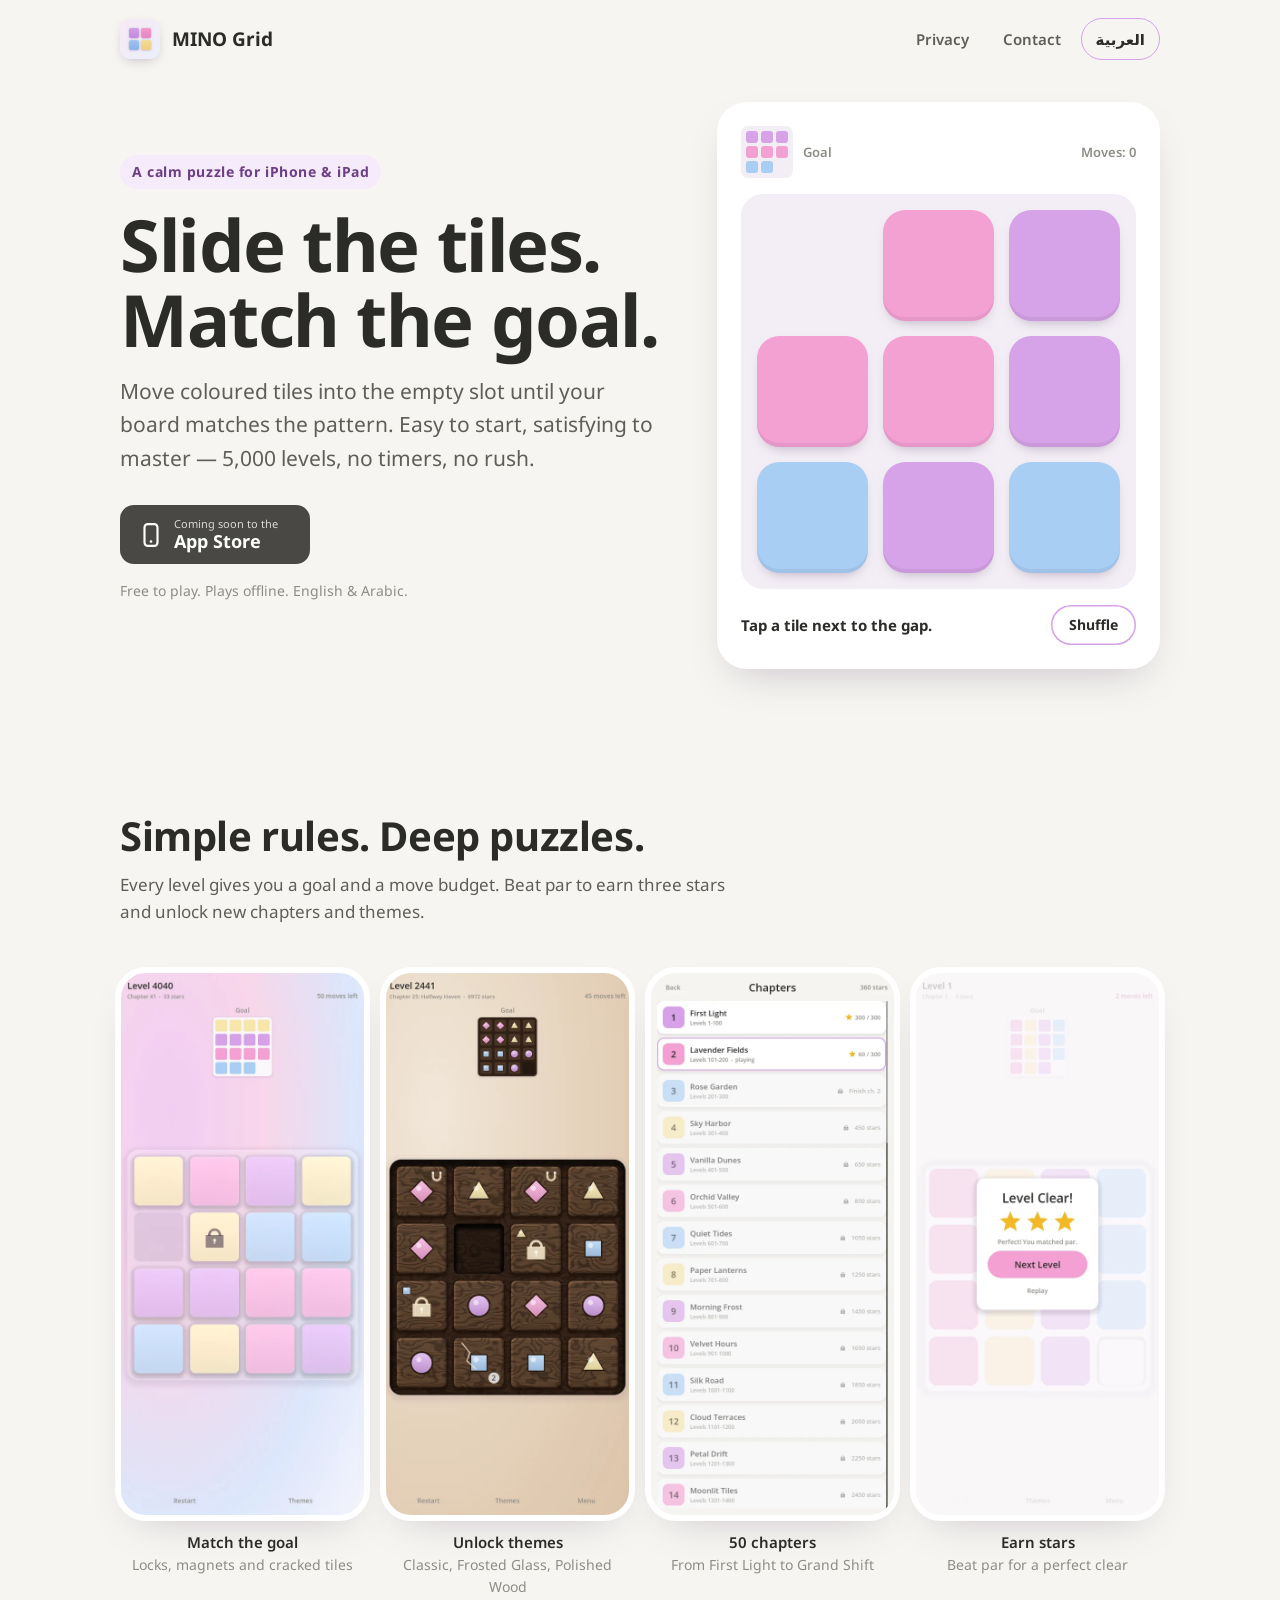
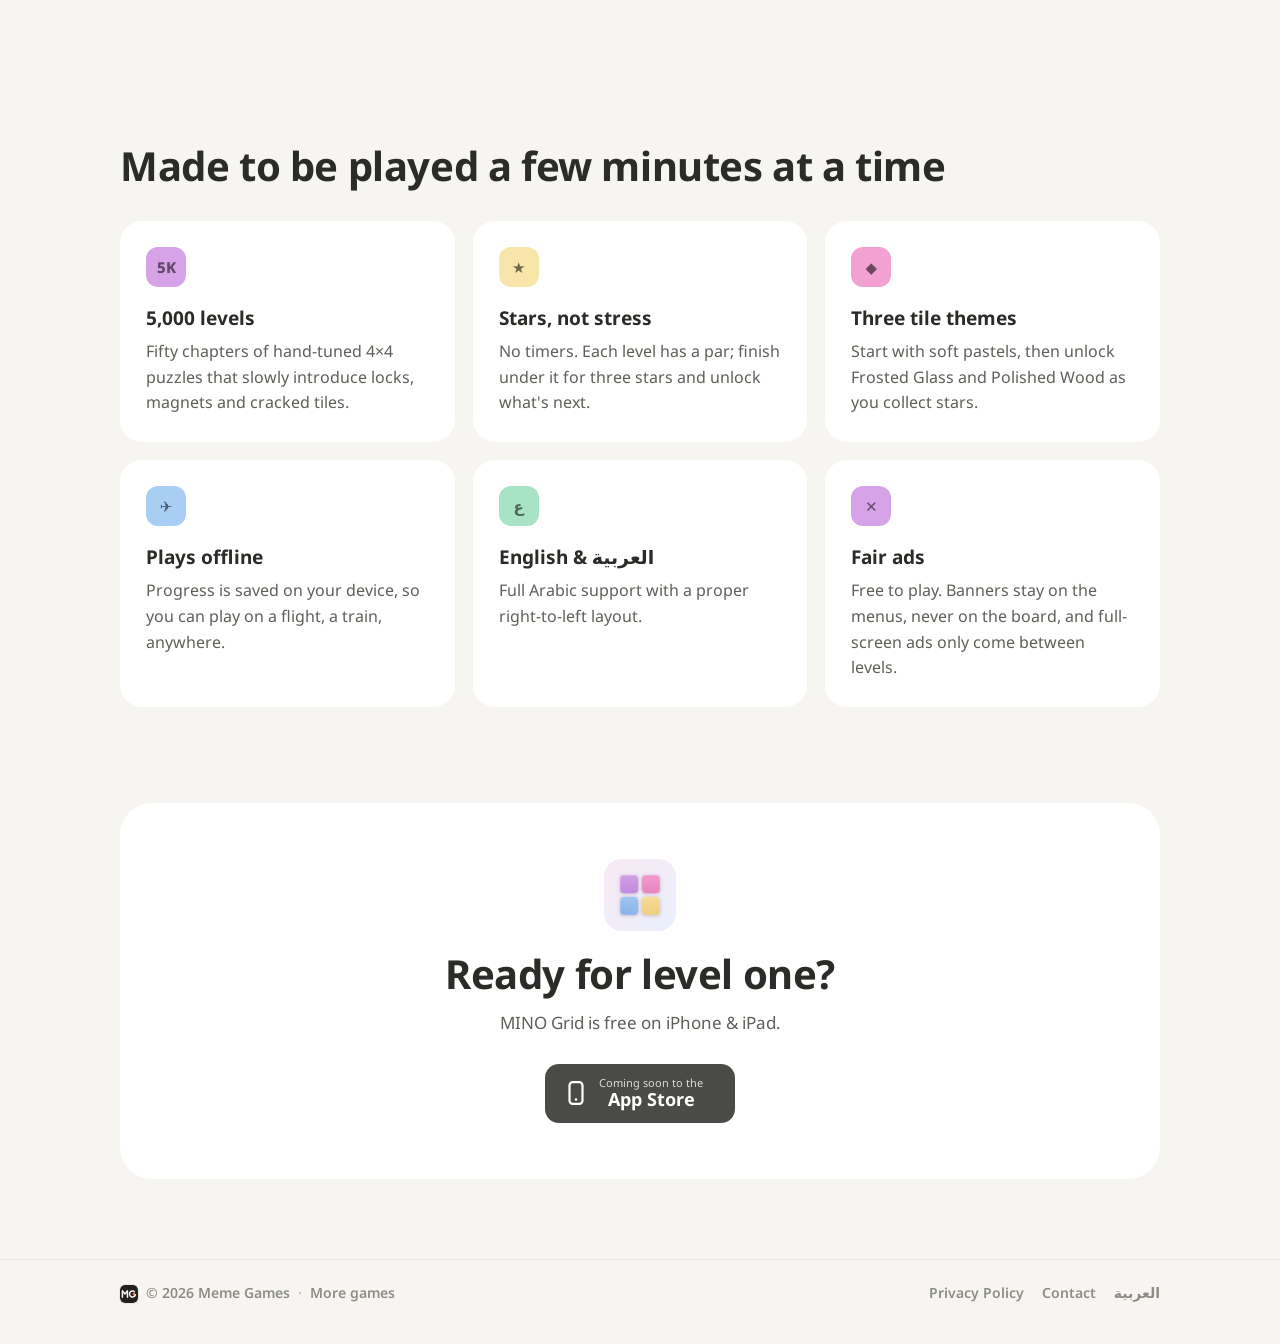
==== commit a2d13062: "Add files via upload" ====
--- a/mino-grid/index.html
+++ b/mino-grid/index.html
@@ -84,7 +84,7 @@
       <div class="feature"><div class="chip" style="background:var(--c2)" aria-hidden="true">◆</div><h3>Three tile themes</h3><p>Start with soft pastels, then unlock Frosted Glass and Polished Wood as you collect stars.</p></div>
       <div class="feature"><div class="chip" style="background:var(--c3)" aria-hidden="true">✈</div><h3>Plays offline</h3><p>Progress is saved on your device, so you can play on a flight, a train, anywhere.</p></div>
       <div class="feature"><div class="chip" style="background:var(--c5)" aria-hidden="true">ع</div><h3>English & العربية</h3><p>Full Arabic support with a proper right-to-left layout.</p></div>
-      <div class="feature"><div class="chip" style="background:var(--c1)" aria-hidden="true">✕</div><h3>One-time Remove Ads</h3><p>Free with ads. Prefer it quiet? A single purchase removes banner and interstitial ads for good.</p></div>
+      <div class="feature"><div class="chip" style="background:var(--c1)" aria-hidden="true">✕</div><h3>Fair ads</h3><p>Free to play. Banners stay on the menus, never on the board, and full-screen ads only come between levels.</p></div>
     </div>
   </div>
 </section>
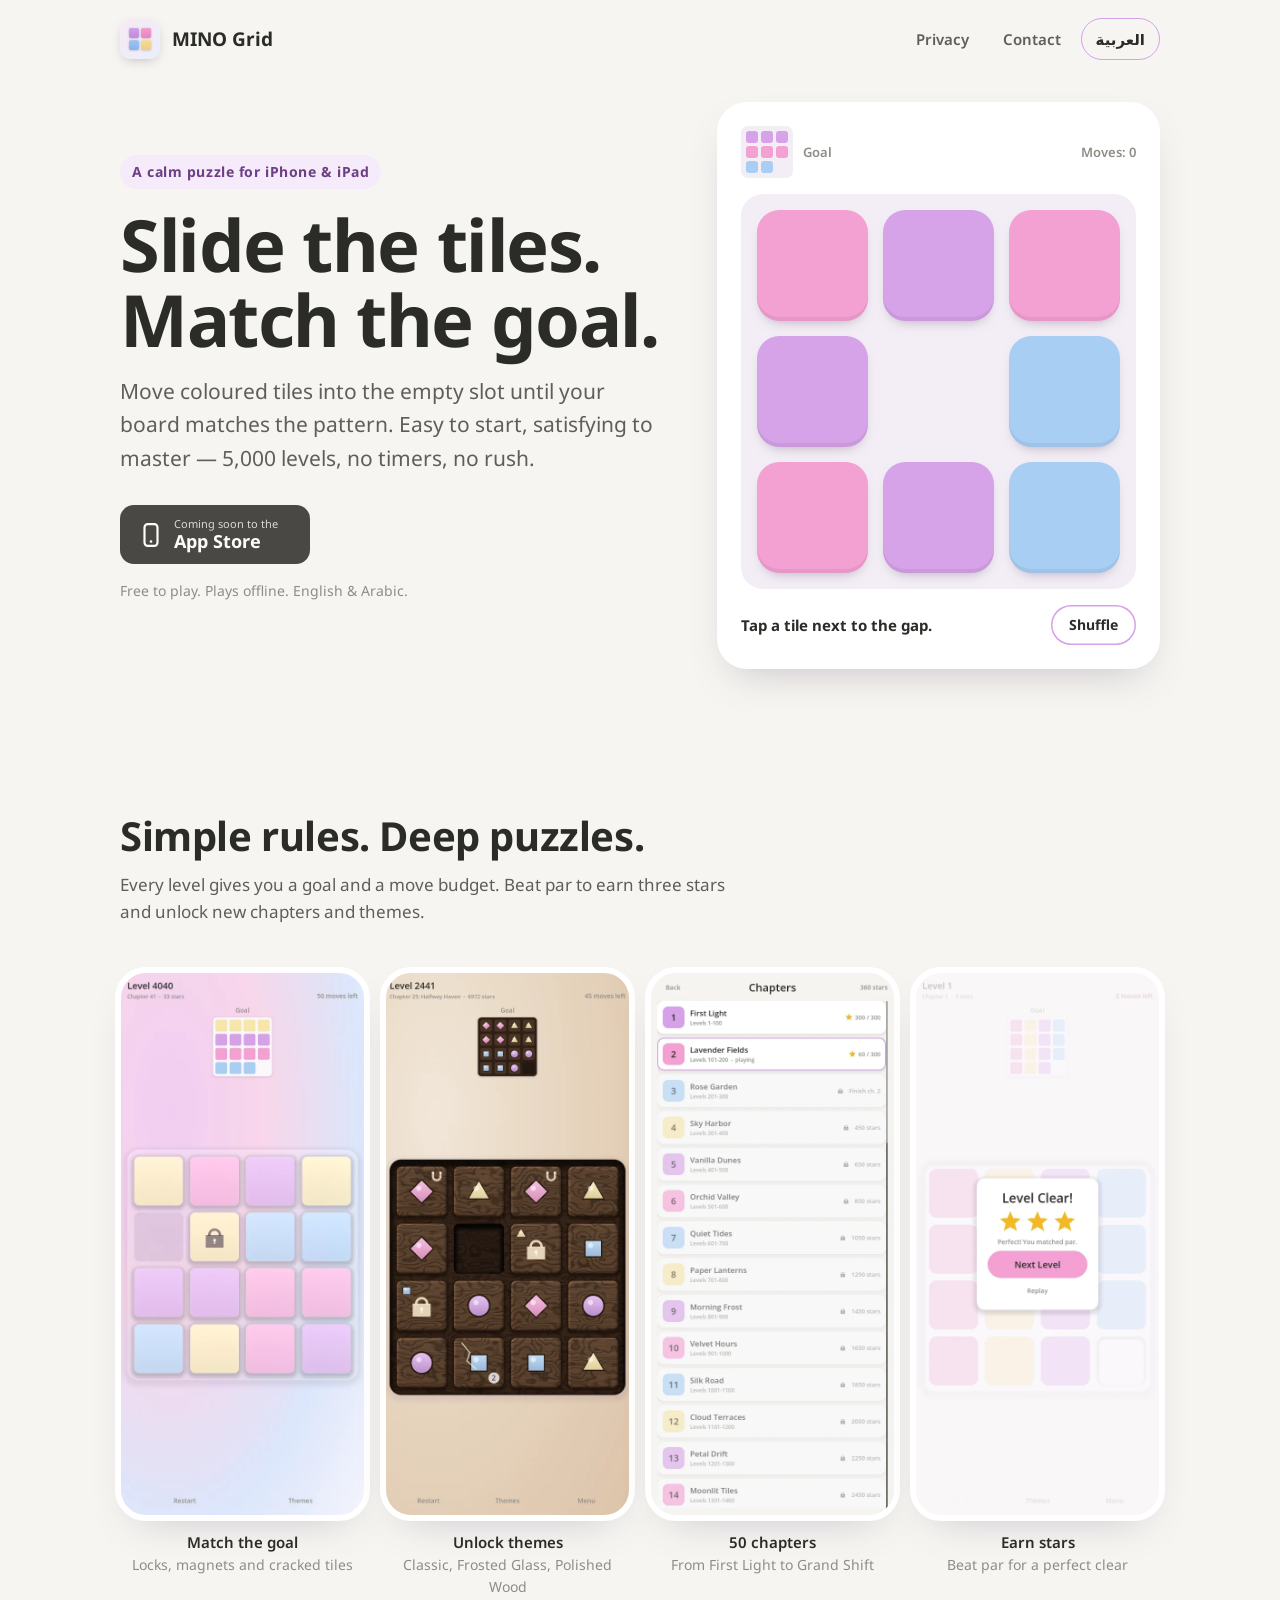
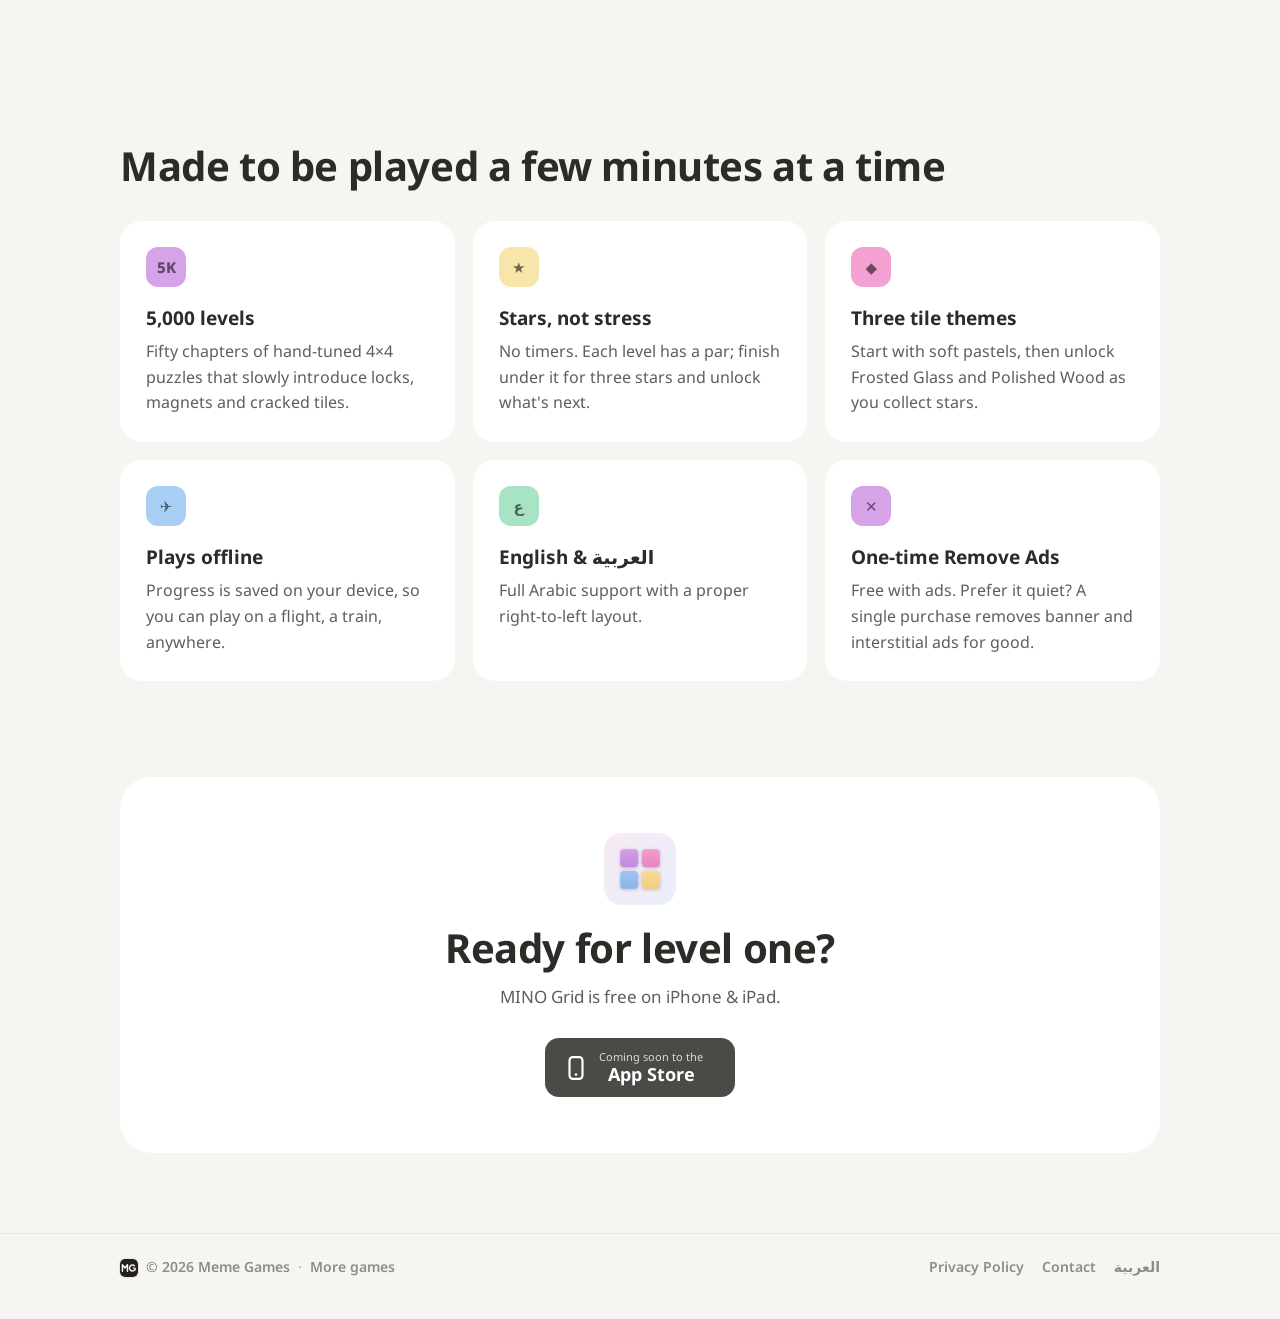
==== commit 23a63649: "Add files via upload" ====
--- a/mino-grid/index.html
+++ b/mino-grid/index.html
@@ -84,7 +84,7 @@
       <div class="feature"><div class="chip" style="background:var(--c2)" aria-hidden="true">◆</div><h3>Three tile themes</h3><p>Start with soft pastels, then unlock Frosted Glass and Polished Wood as you collect stars.</p></div>
       <div class="feature"><div class="chip" style="background:var(--c3)" aria-hidden="true">✈</div><h3>Plays offline</h3><p>Progress is saved on your device, so you can play on a flight, a train, anywhere.</p></div>
       <div class="feature"><div class="chip" style="background:var(--c5)" aria-hidden="true">ع</div><h3>English & العربية</h3><p>Full Arabic support with a proper right-to-left layout.</p></div>
-      <div class="feature"><div class="chip" style="background:var(--c1)" aria-hidden="true">✕</div><h3>Fair ads</h3><p>Free to play. Banners stay on the menus, never on the board, and full-screen ads only come between levels.</p></div>
+      <div class="feature"><div class="chip" style="background:var(--c1)" aria-hidden="true">✕</div><h3>One-time Remove Ads</h3><p>Free with ads. Prefer it quiet? A single purchase removes banner and interstitial ads for good.</p></div>
     </div>
   </div>
 </section>
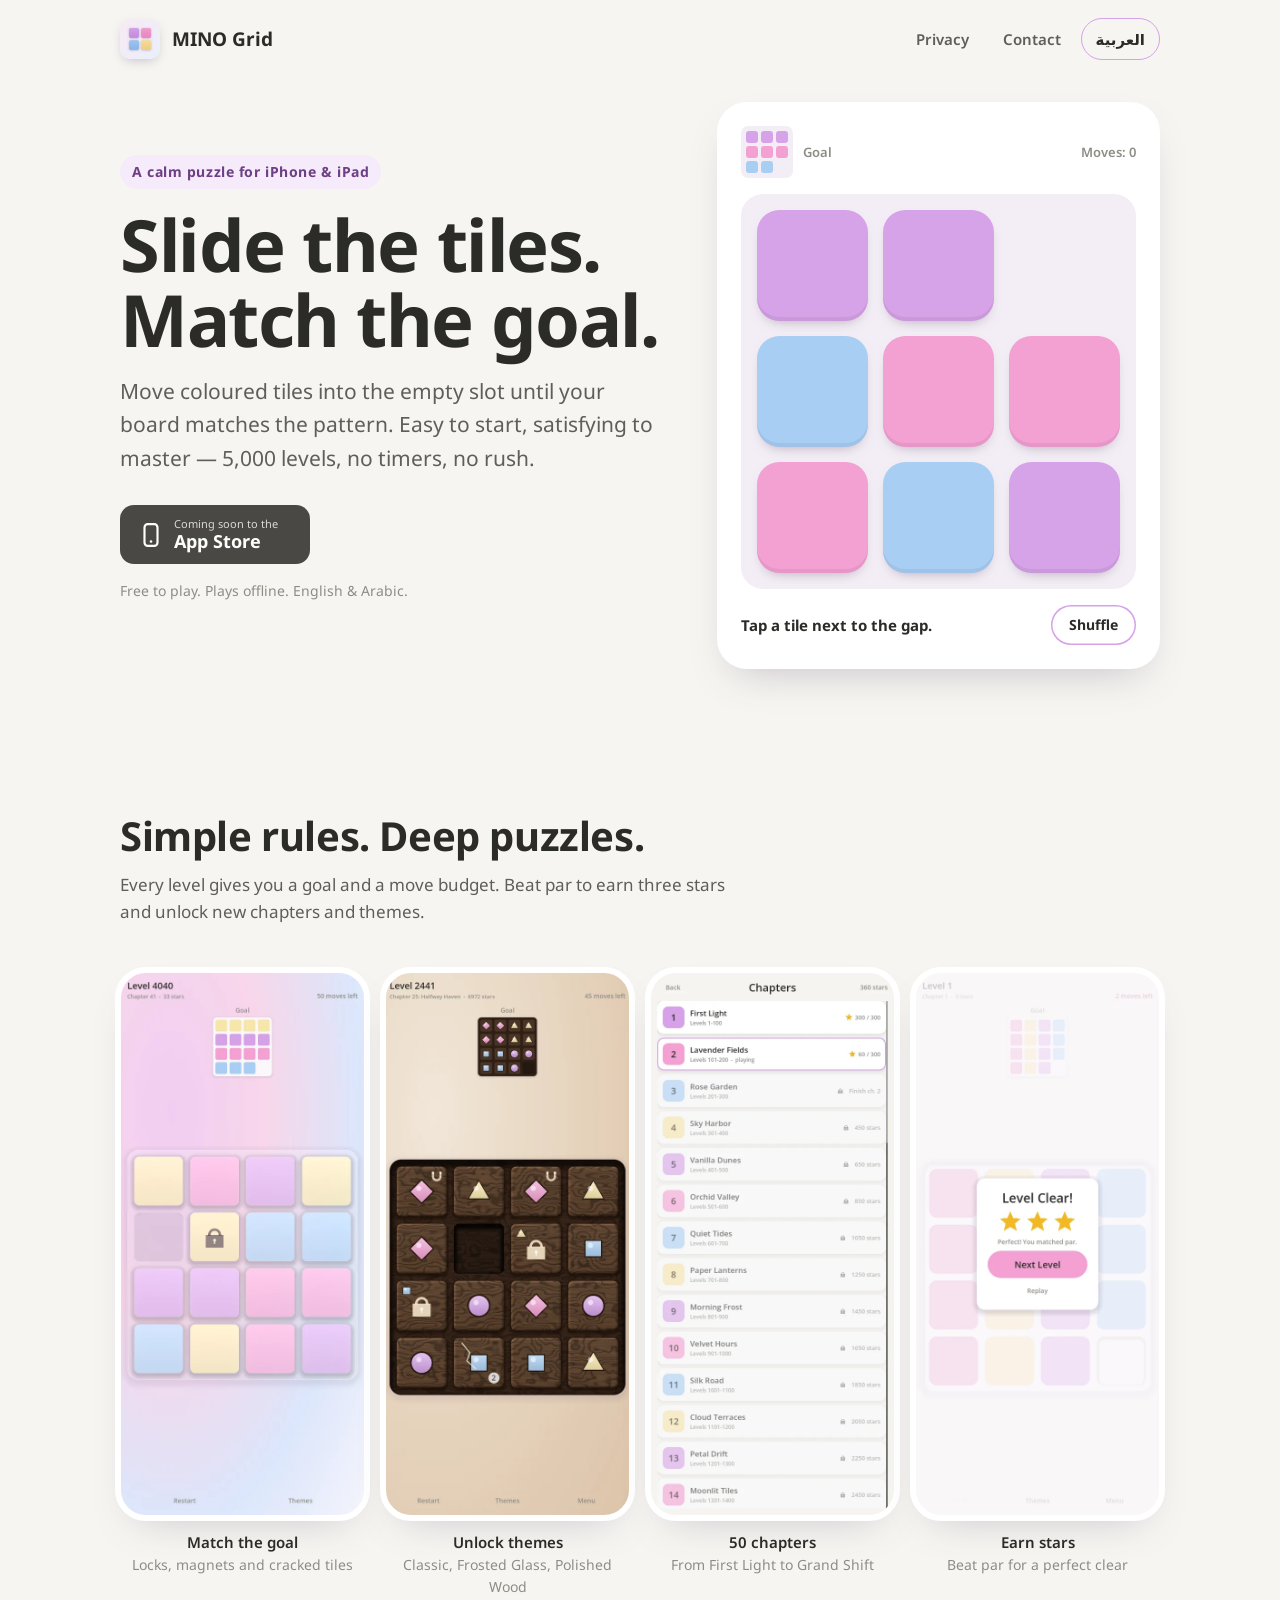
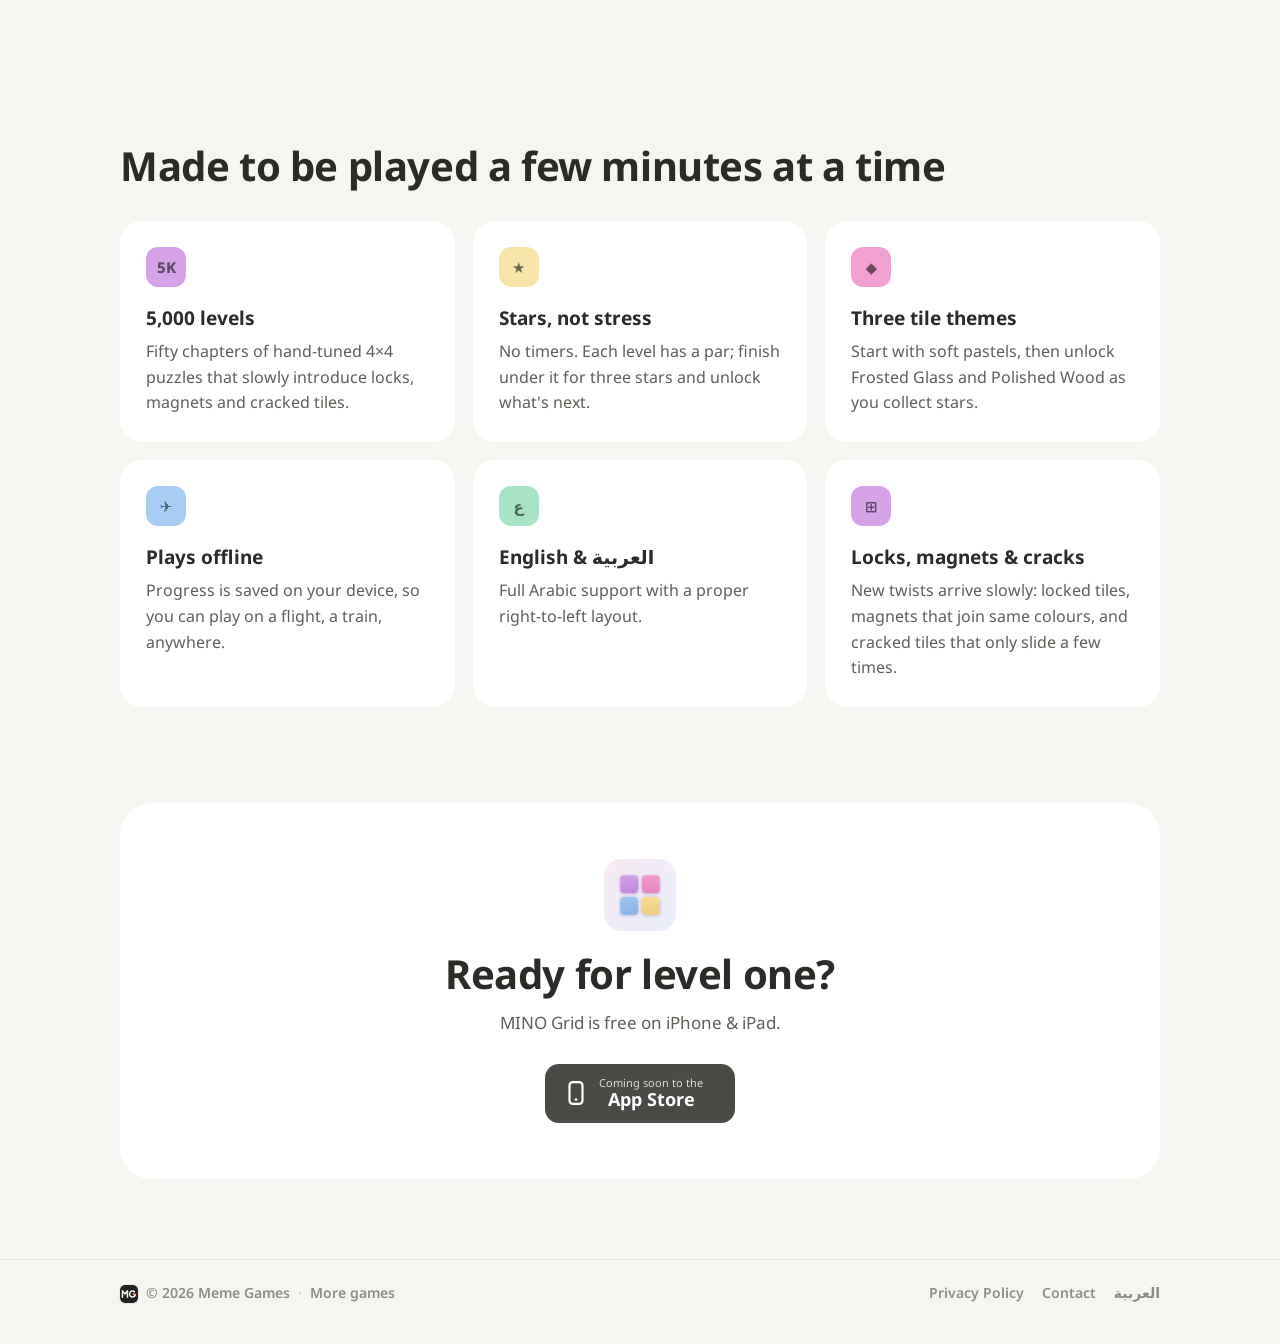
==== commit a3d8c15e: "Add files via upload" ====
--- a/mino-grid/index.html
+++ b/mino-grid/index.html
@@ -84,7 +84,7 @@
       <div class="feature"><div class="chip" style="background:var(--c2)" aria-hidden="true">◆</div><h3>Three tile themes</h3><p>Start with soft pastels, then unlock Frosted Glass and Polished Wood as you collect stars.</p></div>
       <div class="feature"><div class="chip" style="background:var(--c3)" aria-hidden="true">✈</div><h3>Plays offline</h3><p>Progress is saved on your device, so you can play on a flight, a train, anywhere.</p></div>
       <div class="feature"><div class="chip" style="background:var(--c5)" aria-hidden="true">ع</div><h3>English & العربية</h3><p>Full Arabic support with a proper right-to-left layout.</p></div>
-      <div class="feature"><div class="chip" style="background:var(--c1)" aria-hidden="true">✕</div><h3>One-time Remove Ads</h3><p>Free with ads. Prefer it quiet? A single purchase removes banner and interstitial ads for good.</p></div>
+      <div class="feature"><div class="chip" style="background:var(--c1)" aria-hidden="true">⊞</div><h3>Locks, magnets & cracks</h3><p>New twists arrive slowly: locked tiles, magnets that join same colours, and cracked tiles that only slide a few times.</p></div>
     </div>
   </div>
 </section>
--- a/mino-grid/assets/hero.css
+++ b/mino-grid/assets/hero.css
@@ -3,7 +3,7 @@
 .toy { background: var(--card); border-radius: 30px; padding: 24px; box-shadow: var(--shadow); }
 .toy-head { display: flex; justify-content: space-between; align-items: center; margin-bottom: 16px; gap: 12px; }
 .goal { display: flex; align-items: center; gap: 10px; font-size: 13px; color: var(--muted); font-weight: 600; }
-.goal-grid { display: grid; grid-template-columns: repeat(3, 12px); gap: 3px; padding: 5px; background: var(--row); border-radius: 7px; }
+.goal-grid { direction: ltr; display: grid; grid-template-columns: repeat(3, 12px); gap: 3px; padding: 5px; background: var(--row); border-radius: 7px; }
 .goal-grid i { width: 12px; height: 12px; border-radius: 3px; }
 .moves { font-size: 13px; color: var(--muted); font-weight: 600; }
 .board {
@@ -15,7 +15,7 @@
   position: absolute; width: 30.66%; height: 30.66%; border: 0; padding: 0; cursor: pointer;
   border-radius: 20%;
   box-shadow: inset 0 -4px 0 rgba(0,0,0,.06), 0 6px 14px -8px rgba(107,84,120,.6);
-  transition: transform .22s cubic-bezier(.3,.7,.3,1), filter .15s;
+  transition: left .2s cubic-bezier(.3,.7,.3,1), top .2s cubic-bezier(.3,.7,.3,1), filter .15s;
   -webkit-tap-highlight-color: transparent;
 }
 .tile:hover { filter: brightness(1.04); }
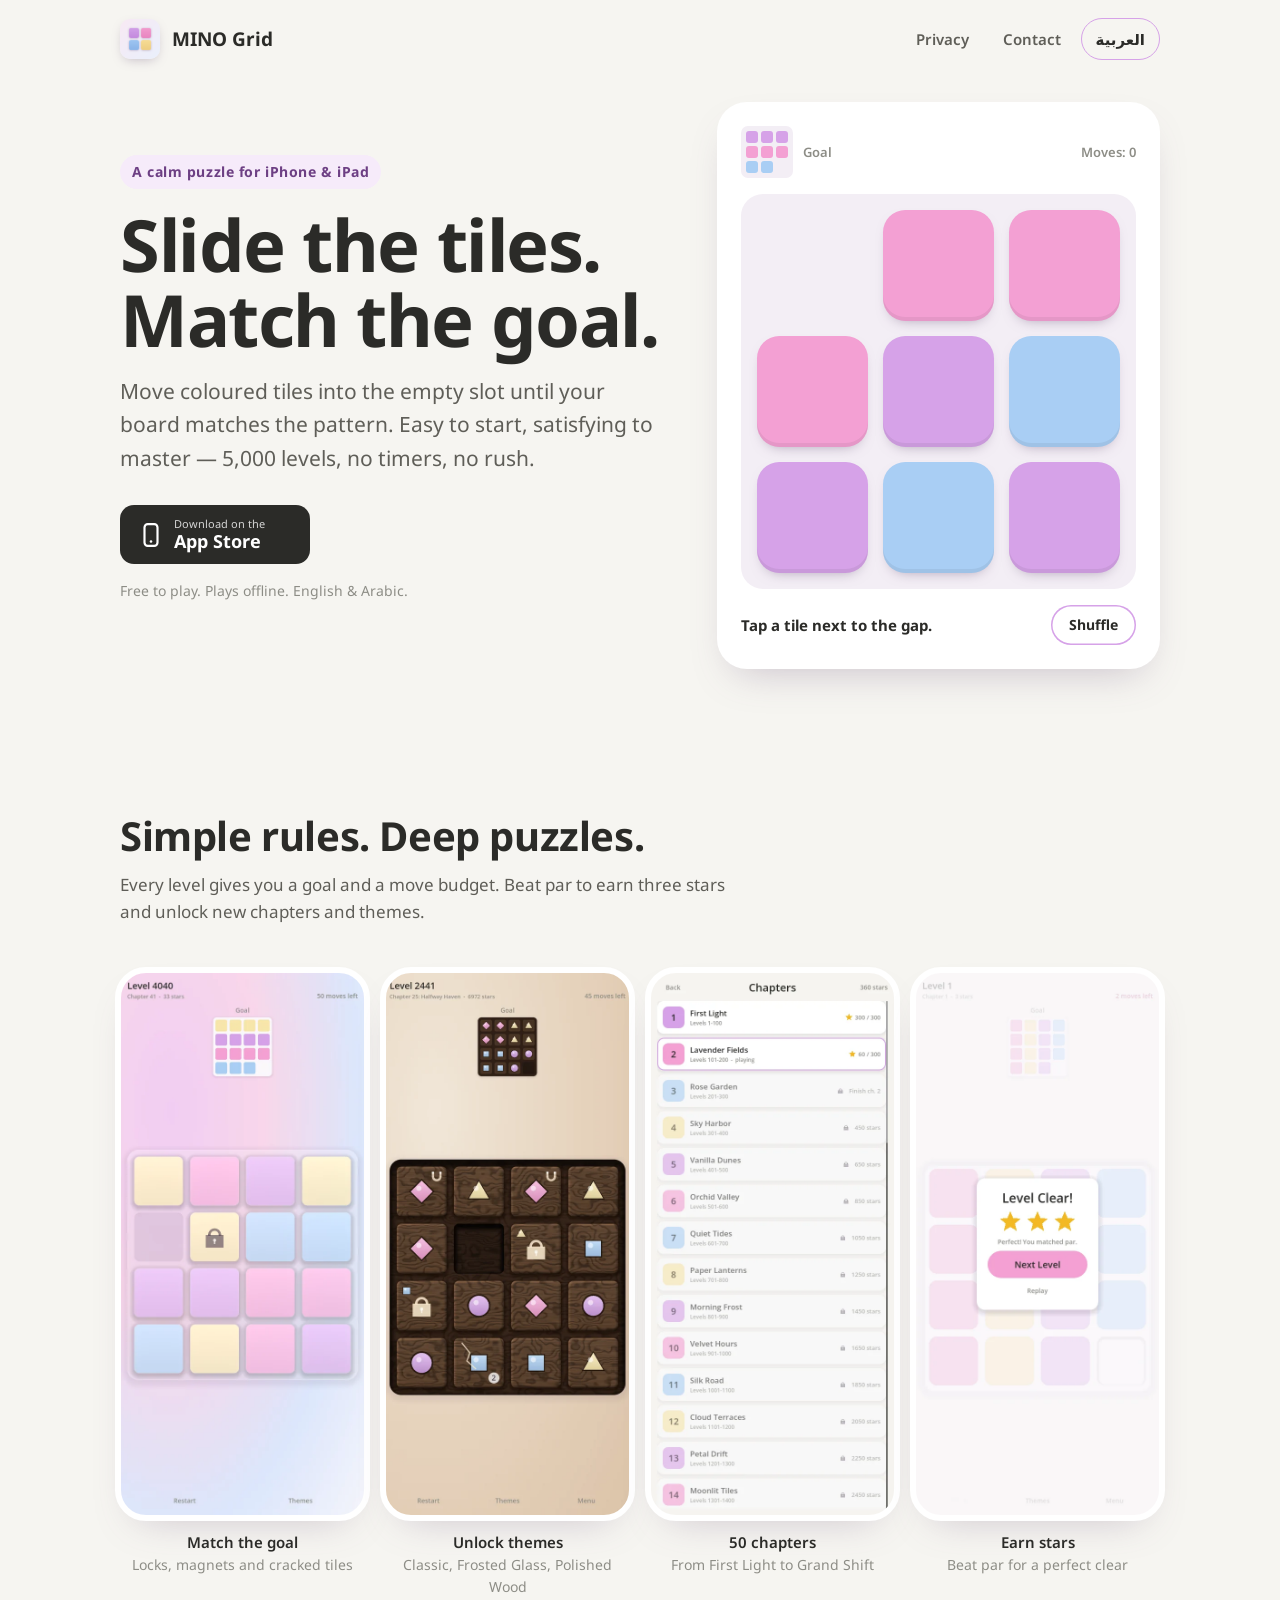
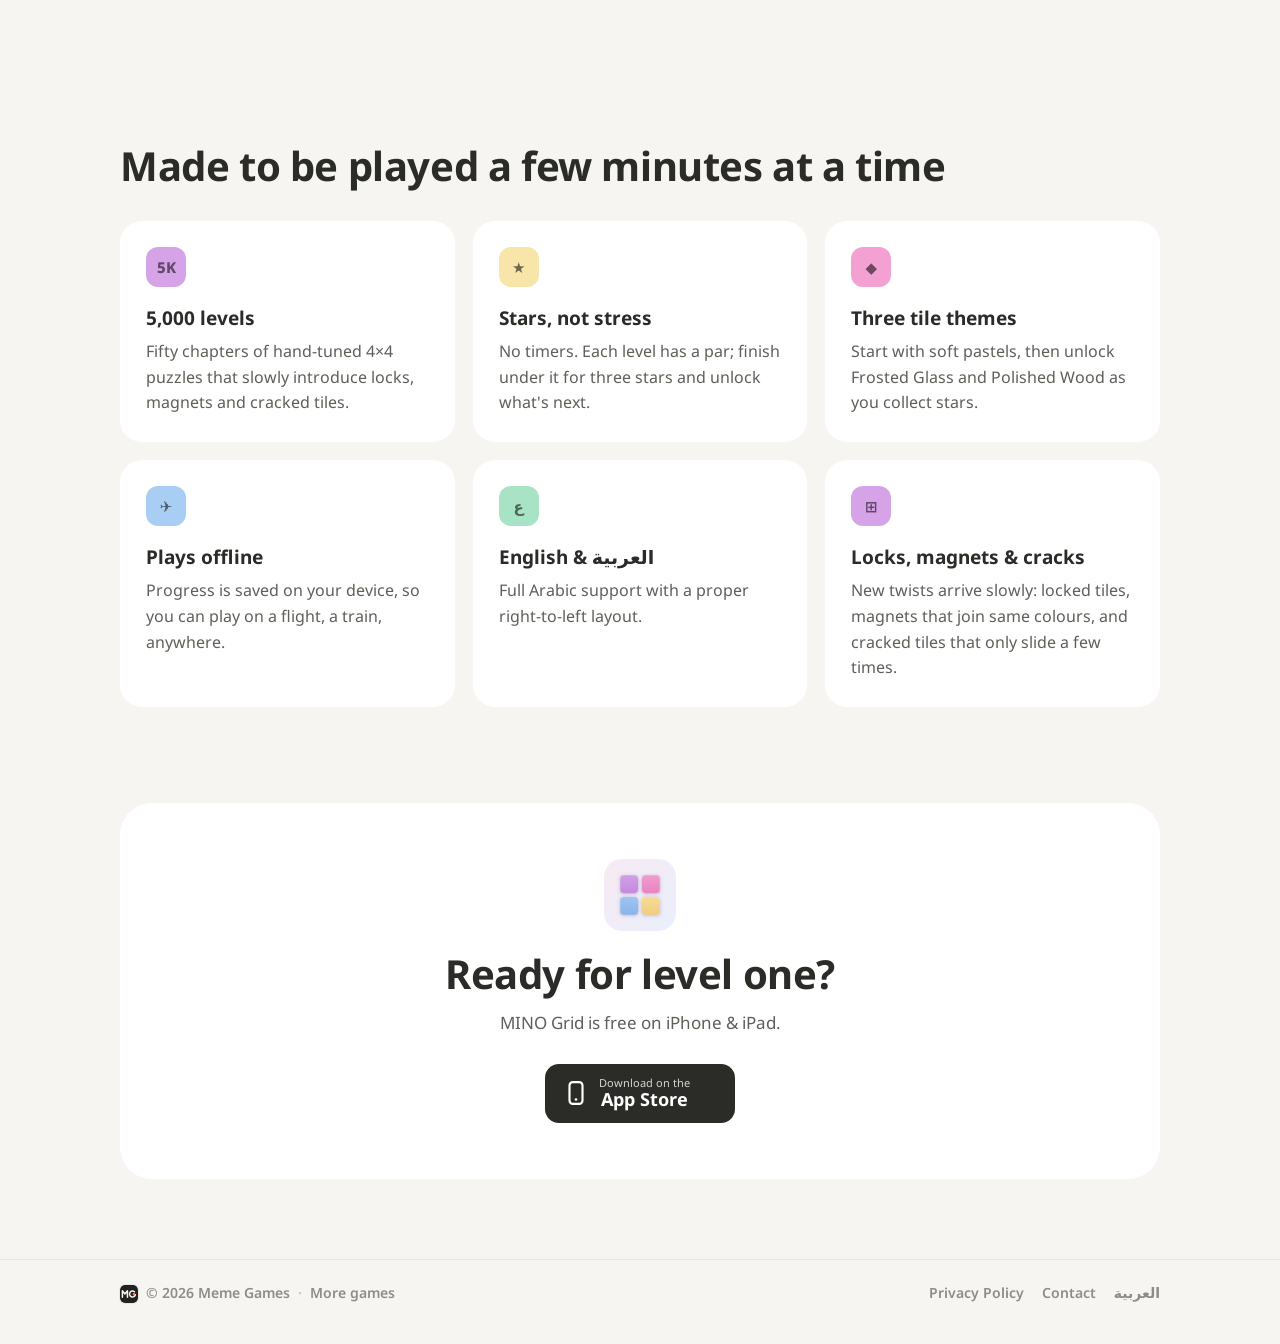
==== commit fac033b1: "Add files via upload" ====
--- a/mino-grid/index.html
+++ b/mino-grid/index.html
@@ -45,7 +45,7 @@
       <h1>Slide the tiles.<br>Match the goal.</h1>
       <p class="lede">Move coloured tiles into the empty slot until your board matches the pattern. Easy to start, satisfying to master — 5,000 levels, no timers, no rush.</p>
       <div class="stores">
-        <span class="store" aria-disabled="true" style="opacity:.85"><svg viewBox="0 0 24 24" aria-hidden="true"><rect x="6" y="2" width="12" height="20" rx="3" fill="none" stroke="currentColor" stroke-width="2"/><circle cx="12" cy="18" r="1.2"/></svg><span><small>Coming soon to the</small><strong>App Store</strong></span></span>
+        <a class="store" href="https://apps.apple.com/us/app/mino-grid/id6822859863" rel="noopener"><svg viewBox="0 0 24 24" aria-hidden="true"><rect x="6" y="2" width="12" height="20" rx="3" fill="none" stroke="currentColor" stroke-width="2"/><circle cx="12" cy="18" r="1.2"/></svg><span><small>Download on the</small><strong>App Store</strong></span></a>
       </div>
       <p class="hero-note">Free to play. Plays offline. English & Arabic.</p>
     </div>
@@ -95,7 +95,7 @@
       <h2 class="section-title">Ready for level one?</h2>
       <p class="section-sub" style="margin:0 auto 28px">MINO Grid is free on iPhone & iPad.</p>
       <div class="stores">
-        <span class="store" aria-disabled="true" style="opacity:.85"><svg viewBox="0 0 24 24" aria-hidden="true"><rect x="6" y="2" width="12" height="20" rx="3" fill="none" stroke="currentColor" stroke-width="2"/><circle cx="12" cy="18" r="1.2"/></svg><span><small>Coming soon to the</small><strong>App Store</strong></span></span>
+        <a class="store" href="https://apps.apple.com/us/app/mino-grid/id6822859863" rel="noopener"><svg viewBox="0 0 24 24" aria-hidden="true"><rect x="6" y="2" width="12" height="20" rx="3" fill="none" stroke="currentColor" stroke-width="2"/><circle cx="12" cy="18" r="1.2"/></svg><span><small>Download on the</small><strong>App Store</strong></span></a>
       </div>
     </div>
   </div>
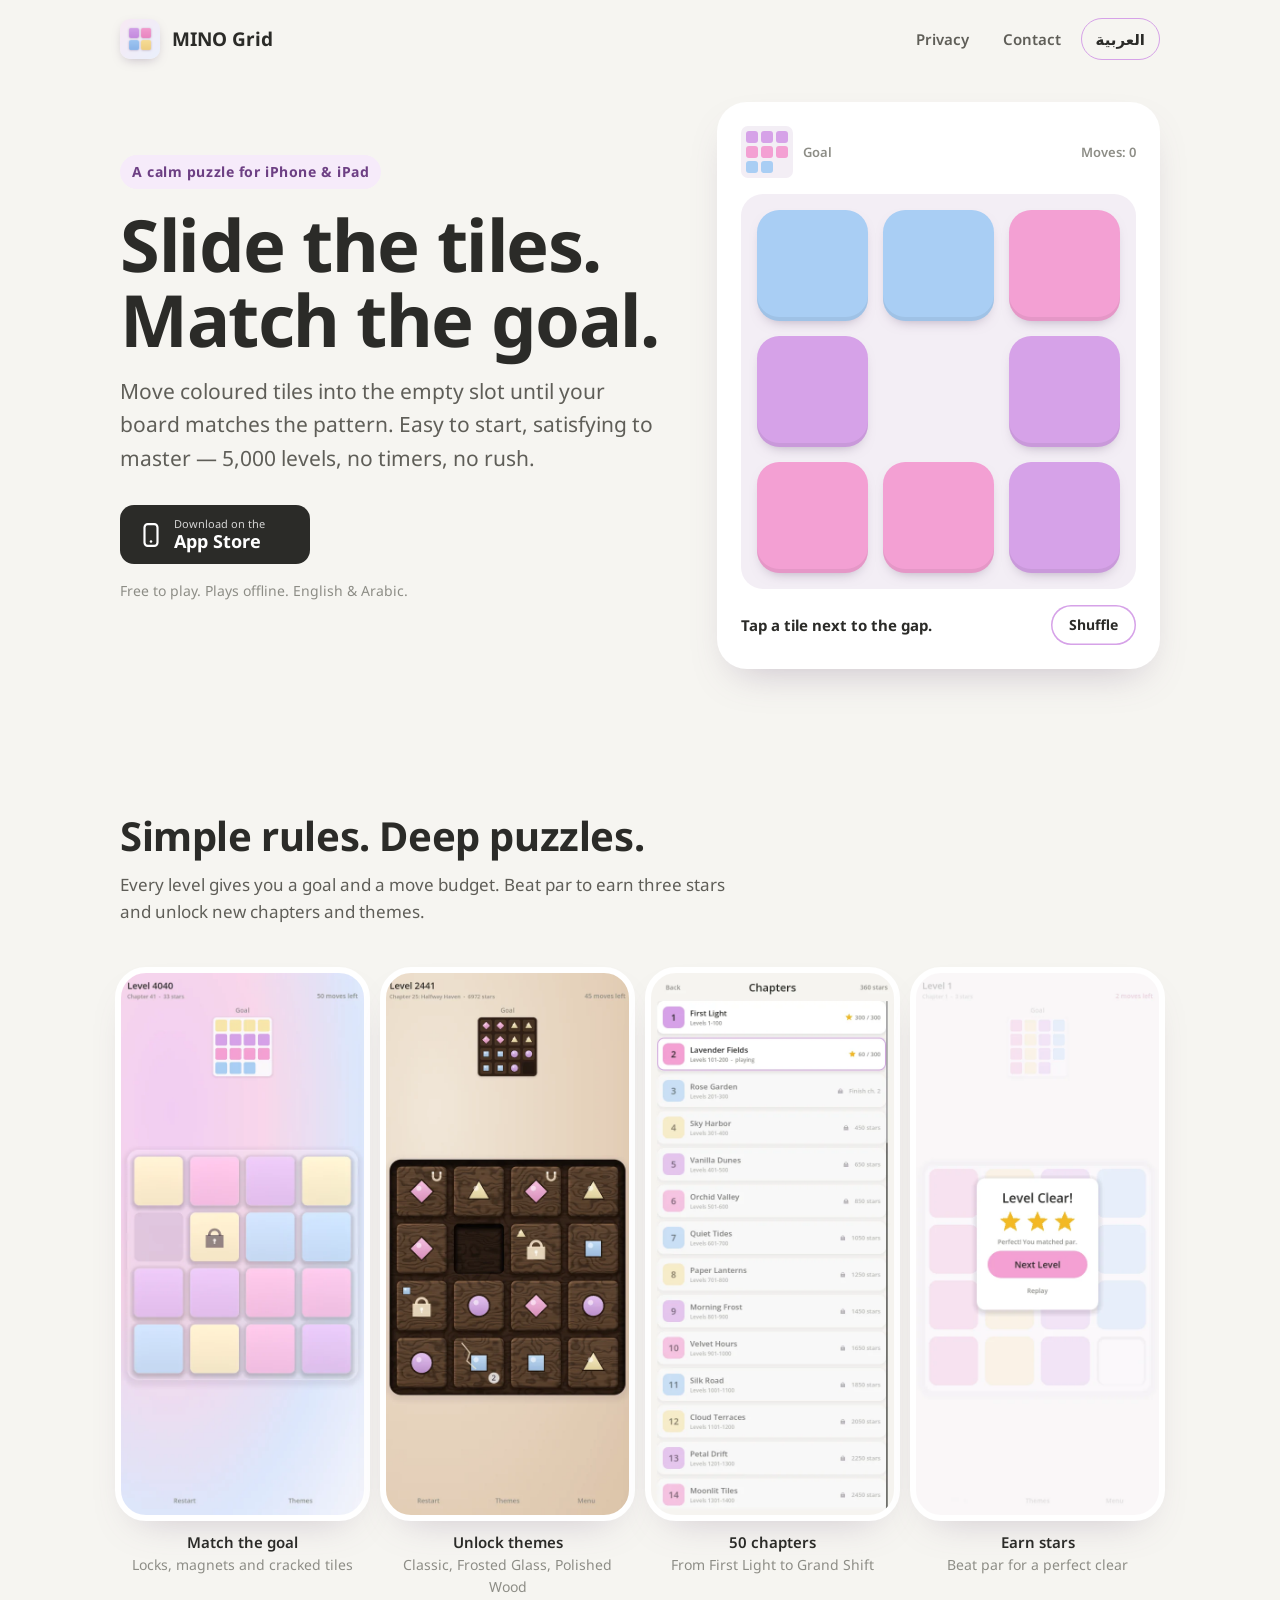
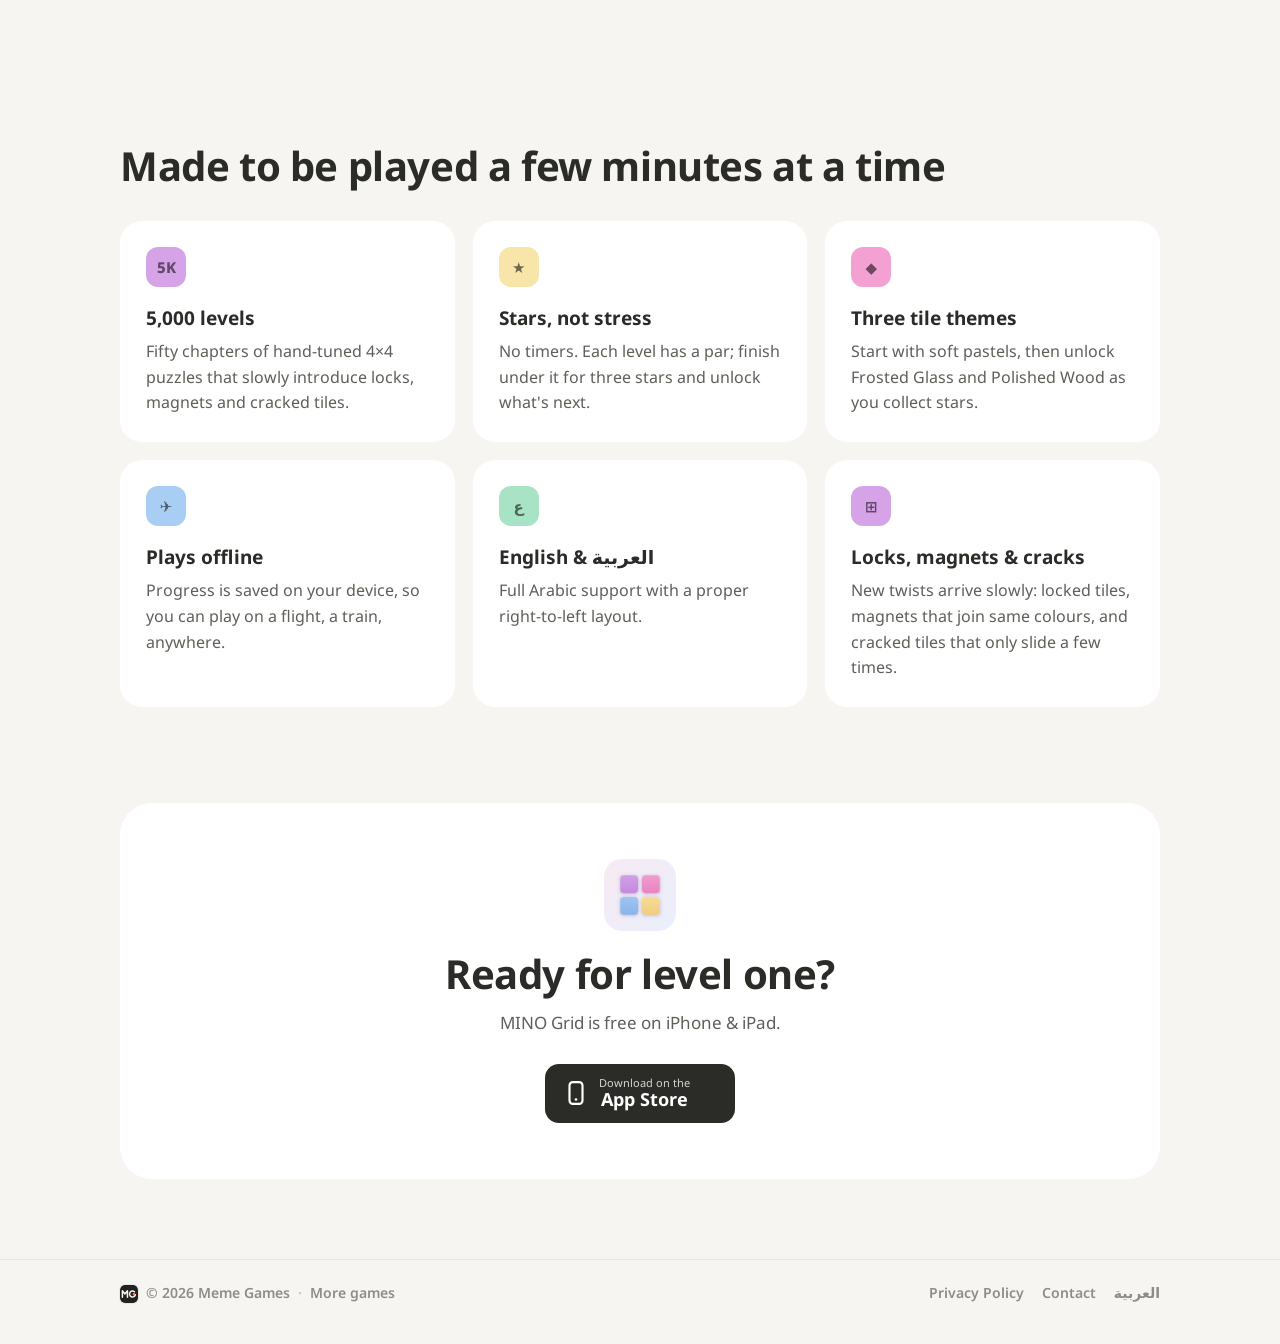
==== commit 3fdfc4fd: "Add App Store campaign tracking to download buttons Co-Authored-By: Claude Opus 5.5 <noreply@anthrop" ====
--- a/mino-grid/index.html
+++ b/mino-grid/index.html
@@ -45,7 +45,7 @@
       <h1>Slide the tiles.<br>Match the goal.</h1>
       <p class="lede">Move coloured tiles into the empty slot until your board matches the pattern. Easy to start, satisfying to master — 5,000 levels, no timers, no rush.</p>
       <div class="stores">
-        <a class="store" href="https://apps.apple.com/us/app/mino-grid/id6822859863" rel="noopener"><svg viewBox="0 0 24 24" aria-hidden="true"><rect x="6" y="2" width="12" height="20" rx="3" fill="none" stroke="currentColor" stroke-width="2"/><circle cx="12" cy="18" r="1.2"/></svg><span><small>Download on the</small><strong>App Store</strong></span></a>
+        <a class="store" href="https://apps.apple.com/us/app/mino-grid/id6822859863?pt=128506638&ct=site-mino-grid&mt=8" rel="noopener"><svg viewBox="0 0 24 24" aria-hidden="true"><rect x="6" y="2" width="12" height="20" rx="3" fill="none" stroke="currentColor" stroke-width="2"/><circle cx="12" cy="18" r="1.2"/></svg><span><small>Download on the</small><strong>App Store</strong></span></a>
       </div>
       <p class="hero-note">Free to play. Plays offline. English & Arabic.</p>
     </div>
@@ -95,7 +95,7 @@
       <h2 class="section-title">Ready for level one?</h2>
       <p class="section-sub" style="margin:0 auto 28px">MINO Grid is free on iPhone & iPad.</p>
       <div class="stores">
-        <a class="store" href="https://apps.apple.com/us/app/mino-grid/id6822859863" rel="noopener"><svg viewBox="0 0 24 24" aria-hidden="true"><rect x="6" y="2" width="12" height="20" rx="3" fill="none" stroke="currentColor" stroke-width="2"/><circle cx="12" cy="18" r="1.2"/></svg><span><small>Download on the</small><strong>App Store</strong></span></a>
+        <a class="store" href="https://apps.apple.com/us/app/mino-grid/id6822859863?pt=128506638&ct=site-mino-grid&mt=8" rel="noopener"><svg viewBox="0 0 24 24" aria-hidden="true"><rect x="6" y="2" width="12" height="20" rx="3" fill="none" stroke="currentColor" stroke-width="2"/><circle cx="12" cy="18" r="1.2"/></svg><span><small>Download on the</small><strong>App Store</strong></span></a>
       </div>
     </div>
   </div>
